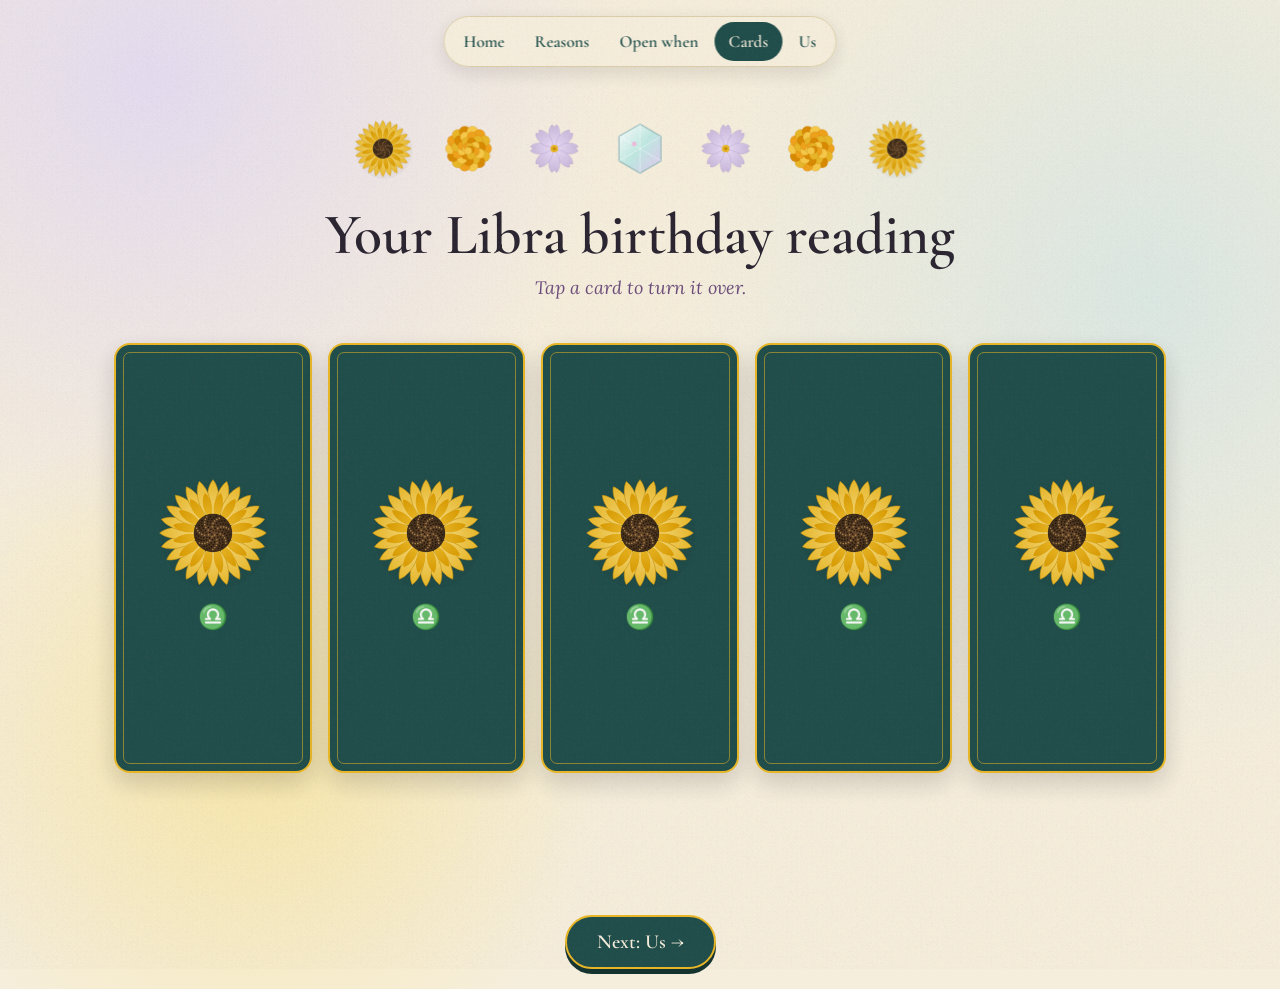
==== cards.html @ 973322c4 "committing 6 files to main" ====
<!DOCTYPE html>
<html lang="en"><head><meta charset="utf-8">
<meta name="viewport" content="width=device-width,initial-scale=1,viewport-fit=cover">
<meta name="robots" content="noindex"><meta name="theme-color" content="#F6EEDC">
<title>Happy 30th, Helsie · Your reading</title><link rel="icon" href="favicon.svg" type="image/svg+xml">
<link href="https://fonts.googleapis.com/css2?family=Caveat:wght@500;700&family=Cormorant+Garamond:ital,wght@0,500;0,600;1,500;1,600&family=Lora:ital@0;1&display=swap" rel="stylesheet">
<link rel="stylesheet" href="style.css"></head><body>
<svg width="0" height="0" style="position:absolute"><defs id="df"></defs></svg>
<nav aria-label="Pages"><a href="index.html">Home</a><a href="reasons.html">Reasons</a><a href="open-when.html">Open when</a><a href="cards.html" class=on>Cards</a><a href="us.html">Us</a></nav>
<section id="cards" class="rv pg"><div id="gar"></div><h2>Your Libra birthday reading</h2><p class="sub">Tap a card to turn it over.</p><div class="deck" id="deck"></div></section><p class="nx"><a class="btn" href="us.html">Next: Us →</a></p>
<div class="bd" id="bd"><div class="card sh" id="sh"></div></div>
<script src="app.js"></script></body></html>
---- style.css ----
:root{--forest:#1F4D4A;--sage:#7FA8A0;--mist:#DCE8E3;--plum:#6B4C7A;--lilac:#C9B8DA;--gold:#E9B726;--honey:#F3D77A;--parch:#F6EEDC;--ink:#2A2430}
*{box-sizing:border-box;margin:0}html{scroll-behavior:smooth}
body{font:18px/1.65 Lora,serif;color:var(--ink);overflow-x:hidden;background:radial-gradient(circle at 12% 8%,#e5dcf0 0,transparent 32%),radial-gradient(circle at 90% 30%,var(--mist) 0,transparent 35%),radial-gradient(circle at 20% 75%,#f8e7a8 0,transparent 28%),var(--parch)}
body:after{content:"";position:fixed;inset:0;pointer-events:none;z-index:60;opacity:.09;background:url("data:image/svg+xml,%3Csvg xmlns='http://www.w3.org/2000/svg' width='200' height='200'%3E%3Cfilter id='n'%3E%3CfeTurbulence baseFrequency='.8' numOctaves='2'/%3E%3C/filter%3E%3Crect width='200' height='200' filter='url(%23n)'/%3E%3C/svg%3E")}
h1,h2,h3{font-family:'Cormorant Garamond',serif;font-weight:600;line-height:1.1}
.hw{font-family:Caveat,cursive;font-weight:500}
nav{position:fixed;z-index:30;left:50%;transform:translateX(-50%);bottom:max(14px,env(safe-area-inset-bottom));display:flex;gap:2px;padding:5px;border-radius:99px;background:#f6eedcf0;backdrop-filter:blur(8px);border:1px solid #dccfa9;box-shadow:0 6px 20px #2a243022}
nav a{color:var(--forest);text-decoration:none;font:600 17px 'Cormorant Garamond',serif;padding:9px 14px;border-radius:99px;white-space:nowrap}
nav a:hover,nav a:focus-visible{background:var(--forest);color:var(--parch);outline:0}
@media(min-width:900px){nav{bottom:auto;top:16px}}
#top{position:relative;min-height:100dvh;max-width:1300px;margin:auto;padding:24px 24px 90px;display:grid;align-items:center;justify-items:center;text-align:center;overflow:hidden}
#art{height:38dvh;width:100%;order:-1;max-width:420px}#art svg{width:100%;height:100%;overflow:visible}
.txt{max-width:560px}
.cap{font:italic 500 18px 'Cormorant Garamond',serif;color:var(--plum);letter-spacing:.04em}
h1{font-size:clamp(2.1rem,6vw,4.6rem);margin:8px 0 2px}
.nm{display:block;font-style:italic;color:var(--plum);font-size:clamp(3rem,12vw,6.5rem);line-height:1}
.ul{width:min(280px,70%);height:16px;display:block;margin:2px auto 14px}.ul path{stroke:var(--gold);stroke-width:4;fill:none;stroke-linecap:round;stroke-dasharray:1;stroke-dashoffset:1;animation:dr 1.2s 1.6s forwards}
@keyframes dr{to{stroke-dashoffset:0}}
.lib{font-size:26px;color:var(--forest)}.lib svg{width:20px;vertical-align:-3px}
.btn{margin-top:26px;font:600 20px 'Cormorant Garamond',serif;background:var(--forest);color:var(--parch);border:2px solid var(--gold);border-radius:99px;padding:13px 30px;cursor:pointer;box-shadow:0 5px 0 #14332f;animation:br 3s 3s infinite}
.btn:hover{transform:translateY(-2px)}@keyframes br{50%{transform:scale(1.04)}}
.by{margin-top:18px;font-size:19px;color:var(--plum)}
@media(min-width:900px){#top{grid-template-columns:1fr 1.25fr;text-align:left;justify-items:start;padding:70px 48px 40px;gap:20px}.txt{justify-self:center}#art{order:2;height:80dvh;max-width:none}.ul{margin-left:0}}
.fu{animation:fu .9s var(--d,0s) both}@keyframes fu{from{opacity:0;transform:translateY(18px)}}
.pop{transform-box:fill-box;transform-origin:center;animation:pp .9s cubic-bezier(.3,1.5,.5,1) var(--d,0s) both}@keyframes pp{from{transform:scale(0) rotate(-40deg)}}
.sw{transform-box:fill-box;transform-origin:50% 100%;animation:sw var(--t,5s) ease-in-out var(--d2,0s) infinite alternate}@keyframes sw{from{transform:rotate(-3deg)}to{transform:rotate(3deg)}}
.ff,.pt{position:absolute;pointer-events:none}.ff{width:7px;height:7px;border-radius:50%;background:var(--gold);box-shadow:0 0 12px 4px #f3d77a;animation:ff var(--t) ease-in-out infinite}
@keyframes ff{0%,100%{transform:translate(0,0);opacity:.2}50%{transform:translate(var(--x),-60px);opacity:1}}
.pt{top:-30px;width:14px;height:14px;border-radius:50% 0;background:var(--c);animation:fl var(--t) linear var(--d) infinite}@keyframes fl{to{transform:translate(60px,110dvh) rotate(500deg)}}
section{max-width:1100px;margin:auto;padding:90px 20px 40px;scroll-margin-top:60px}
h2{font-size:clamp(2.2rem,5vw,3.6rem);text-align:center}.sub{text-align:center;color:var(--plum);margin:6px 0 30px;font-style:italic}
.rv{opacity:0;transform:translateY(20px);transition:.8s}.rv.on{opacity:1;transform:none}
.card{position:relative;background:#fbf5e6;border:1.5px solid var(--gold);border-radius:18px;box-shadow:0 8px 24px #2a243020;outline:1px dashed #6b4c7a55;outline-offset:-8px;padding:26px}
.tp:before{content:"";position:absolute;top:-11px;left:50%;width:90px;height:22px;background:#f3d77abf;transform:translateX(-50%) rotate(-3deg)}
#grid{display:grid;grid-template-columns:repeat(auto-fill,minmax(64px,1fr));gap:8px;max-width:760px;margin:auto}
.fl{position:relative;aspect-ratio:1;border:0;background:none;cursor:pointer;border-radius:50%;transition:.3s}
.fl:hover{transform:scale(1.12) rotate(6deg)}.fl svg{width:100%;height:100%;overflow:visible}
.fl i{position:absolute;right:2px;bottom:2px;font:600 12px Lora;font-style:normal;background:var(--forest);color:var(--parch);border-radius:50%;width:22px;height:22px;display:grid;place-items:center}
.fl.o{box-shadow:0 0 0 3px var(--gold);background:#f3d77a55}.gem svg{filter:drop-shadow(0 0 5px #c9b8da)}
.bar{max-width:420px;height:8px;border-radius:9px;background:#e2d6b6;margin:8px auto 28px;overflow:hidden}.bar b{display:block;height:100%;width:0;background:linear-gradient(90deg,var(--sage),var(--gold));transition:.5s}
.pr{text-align:center;font-size:24px;color:var(--forest)}
#env{display:grid;grid-template-columns:1fr 1fr;gap:22px 16px}@media(min-width:800px){#env{grid-template-columns:repeat(3,1fr);gap:30px}}
.env{position:relative;min-height:170px;border:1px solid #0002;border-radius:6px;padding:62px 12px 14px;background:var(--c);cursor:pointer;font:500 23px/1.15 Caveat;color:var(--ink);transform:rotate(var(--r));transition:.3s;box-shadow:0 6px 16px #2a243024}
.env:hover{transform:rotate(0) translateY(-5px)}.env:before{content:"";position:absolute;left:0;right:0;top:0;height:56px;background:#0000000d;clip-path:polygon(0 0,100% 0,50% 100%)}
.env em{position:absolute;left:50%;top:30px;width:34px;height:34px;margin-left:-17px;border-radius:50%;background:radial-gradient(#f0c94a,#b98a10);display:grid;place-items:center;box-shadow:0 2px 5px #0004}.env em svg{width:20px}
.env.o:after{content:"✓";position:absolute;right:10px;bottom:6px;color:var(--forest)}.env.wd{grid-column:1/-1;min-height:140px;font-size:28px}
.deck{display:flex;gap:16px;overflow-x:auto;scroll-snap-type:x mandatory;padding:10px 4px 20px}.t{flex:0 0 min(76vw,260px);height:430px;perspective:1000px;scroll-snap-align:center;cursor:pointer}
@media(min-width:1000px){.deck{display:grid;grid-template-columns:repeat(5,1fr);overflow:visible}.t:hover{transform:translateY(-8px)}}
.t{transition:.3s}.ti{position:relative;width:100%;height:100%;transition:transform .9s;transform-style:preserve-3d}.t.f .ti{transform:rotateY(180deg)}
.fa,.ba{position:absolute;inset:0;border-radius:16px;backface-visibility:hidden;display:flex;flex-direction:column;align-items:center;justify-content:center;text-align:center;padding:22px;border:2px solid var(--gold);box-shadow:0 10px 24px #2a243030}
.ba{background:var(--forest);color:var(--honey);outline:1px solid #e9b72688;outline-offset:-10px}.ba svg{width:110px}.fa{background:#fbf5e6;transform:rotateY(180deg)}
.fa small{font:italic 500 18px 'Cormorant Garamond';color:var(--plum)}.fa svg{width:96px;margin:10px 0}.fa h3{font-size:28px;color:var(--forest)}.fa p{font-size:16px;font-style:italic;margin-top:8px;line-height:1.5}
.bento{display:grid;gap:22px}@media(min-width:900px){.bento{grid-template-columns:1fr 1fr}.wide{grid-column:1/-1}}
.big{font:600 clamp(3.4rem,10vw,5rem)/1 'Cormorant Garamond';color:var(--plum)}
.st{display:grid;grid-template-columns:1fr 1fr;gap:14px}.st div{background:var(--mist);border-radius:12px;padding:14px;font-size:16px;line-height:1.4;transform:rotate(var(--r))}.st b{display:block;font:600 28px 'Cormorant Garamond';color:var(--forest)}
.tl{display:flex;align-items:flex-start;gap:12px;margin:12px 0}.tl svg{width:34px;flex:none}
.rec{display:flex;gap:20px;align-items:center}.vin{width:110px;height:110px;flex:none;border-radius:50%;background:radial-gradient(circle,var(--gold) 0 18%,#2a2430 19% 100%);box-shadow:0 0 0 4px #14332f;animation:sp 6s linear infinite}@keyframes sp{to{transform:rotate(360deg)}}
.fin{font-size:30px;line-height:1.35;color:var(--forest)}
.bd{position:fixed;inset:0;z-index:70;background:#2a243088;display:none;align-items:flex-end;justify-content:center}.bd.on{display:flex}
.sh{width:100%;max-width:560px;max-height:82dvh;overflow:auto;border-radius:22px 22px 0 0;animation:fu .4s;text-align:center;padding:34px 28px 30px}
@media(min-width:800px){.bd{align-items:center}.sh{border-radius:22px}}
.sh small{display:block;font:500 24px Caveat;color:var(--plum)}.sh p{font:600 clamp(1.5rem,4vw,2rem)/1.3 'Cormorant Garamond'}.sh .hw{font-size:28px;line-height:1.35}
.x{position:absolute;top:8px;right:12px;border:0;background:none;font-size:28px;cursor:pointer;color:var(--forest)}
.bp{position:fixed;z-index:80;width:12px;height:12px;border-radius:50% 0;pointer-events:none}
footer{text-align:center;padding:50px 20px 130px;color:var(--plum)}
button:focus-visible{outline:3px solid var(--plum);outline-offset:3px}
@media(prefers-reduced-motion:reduce){*{animation:none!important;transition:none!important}.ul path{stroke-dashoffset:0}}

body{animation:fu .7s both}nav a.on{background:var(--forest);color:var(--parch)}
.pg{padding-top:110px}#gar{max-width:600px;margin:0 auto 8px}#gar svg{width:100%;overflow:visible}
.nx{text-align:center;margin:56px 0 20px}.nx .btn{display:inline-block;text-decoration:none;animation:none}
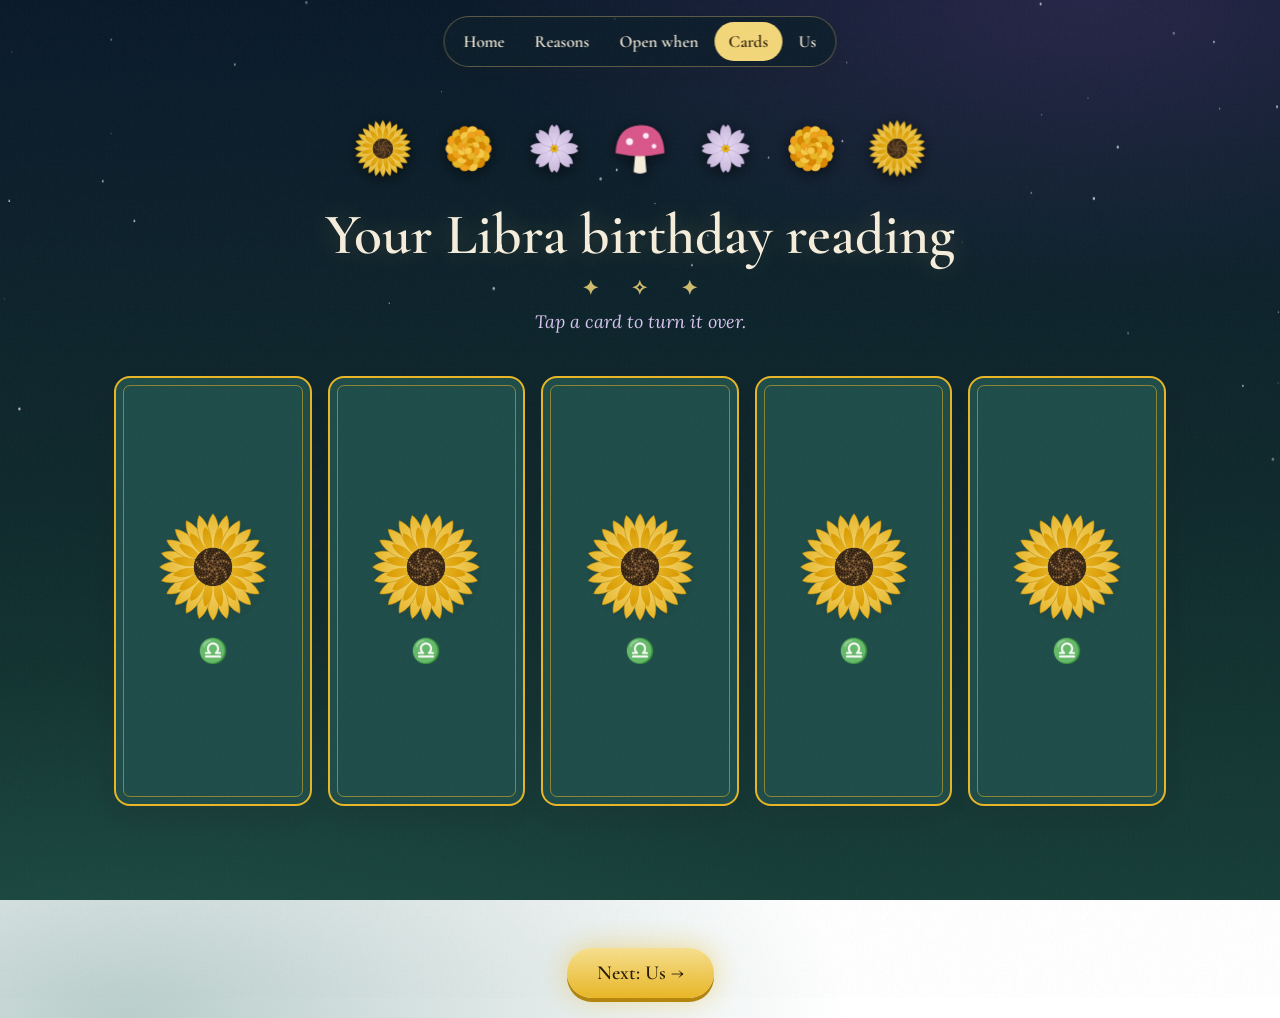
==== commit 48c7e694: "changed files" ====
--- a/cards.html
+++ b/cards.html
@@ -1,9 +1,9 @@
 <!DOCTYPE html>
 <html lang="en"><head><meta charset="utf-8">
 <meta name="viewport" content="width=device-width,initial-scale=1,viewport-fit=cover">
-<meta name="robots" content="noindex"><meta name="theme-color" content="#F6EEDC">
+<meta name="robots" content="noindex"><meta name="theme-color" content="#0b1a2b">
 <title>Happy 30th, Helsie · Your reading</title><link rel="icon" href="favicon.svg" type="image/svg+xml">
-<link href="https://fonts.googleapis.com/css2?family=Caveat:wght@500;700&family=Cormorant+Garamond:ital,wght@0,500;0,600;1,500;1,600&family=Lora:ital@0;1&display=swap" rel="stylesheet">
+<link href="https://fonts.googleapis.com/css2?family=Pinyon+Script&family=Caveat:wght@500;700&family=Cormorant+Garamond:ital,wght@0,500;0,600;1,500;1,600&family=Lora:ital@0;1&display=swap" rel="stylesheet">
 <link rel="stylesheet" href="style.css"></head><body>
 <svg width="0" height="0" style="position:absolute"><defs id="df"></defs></svg>
 <nav aria-label="Pages"><a href="index.html">Home</a><a href="reasons.html">Reasons</a><a href="open-when.html">Open when</a><a href="cards.html" class=on>Cards</a><a href="us.html">Us</a></nav>
--- a/style.css
+++ b/style.css
@@ -69,3 +69,34 @@
 body{animation:fu .7s both}nav a.on{background:var(--forest);color:var(--parch)}
 .pg{padding-top:110px}#gar{max-width:600px;margin:0 auto 8px}#gar svg{width:100%;overflow:visible}
 .nx{text-align:center;margin:56px 0 20px}.nx .btn{display:inline-block;text-decoration:none;animation:none}
+
+/* ===== faerie layer: twilight garden, parchment letters ===== */
+@view-transition{navigation:auto}
+:root{--dew:#bfe9e2;--fae:#d9c6ef}
+body{color:#efe6cf;background:radial-gradient(ellipse 70% 40% at 85% 0,#3a2f5c99,transparent 70%),radial-gradient(ellipse 80% 50% at 10% 100%,#2d6a6355,transparent 70%),linear-gradient(#0b1a2b,#102a2d 55%,#173f38) fixed}
+body:after{opacity:.05}
+#fx{position:fixed;inset:0;width:100%;height:100%;z-index:0;pointer-events:none}
+header,section,footer,.nx{position:relative;z-index:1}
+h1,h2{color:var(--parch);text-shadow:0 0 26px #f3d77a40}
+h2:after{content:"✦ ✧ ✦";display:block;font-size:.34em;letter-spacing:.7em;margin:12px 0 0 .7em;color:var(--honey);opacity:.85}
+.card{color:var(--ink);background:linear-gradient(160deg,#fbf5e6,#f3e8cb);box-shadow:0 0 0 1px #f3d77a40,0 16px 40px #0007,0 0 46px #f3d77a1a}
+.card h3,.fa h3{color:var(--forest)}.fa{color:var(--ink)}
+.cap,.by,.sub,footer{color:var(--fae)}.lib{color:var(--dew)}.pr{color:var(--honey)}
+.nm{font:400 clamp(3.8rem,15vw,7.6rem)/1.3 'Pinyon Script',cursive;padding:.05em .1em;background:linear-gradient(100deg,#f3d77a,#fff6cf 40%,#e9b726 60%,#f3d77a) 0 0/200% 100%;-webkit-background-clip:text;background-clip:text;color:transparent;filter:drop-shadow(0 0 16px #e9b72655);animation:shim 6s linear infinite}
+@keyframes shim{to{background-position:-200% 0}}
+.btn{background:linear-gradient(#f7e08f,#e9b726);color:#2b1d08;border:0;box-shadow:0 0 28px #e9b7267a,0 4px 0 #a87a0b}
+.btn.fu{animation:fu .9s var(--d,0s) both,br 3s 3.4s ease-in-out infinite}
+nav{background:#0f1f2cd9;border-color:#f3d77a55;max-width:calc(100vw - 12px)}
+nav a{color:var(--parch)}nav a:hover,nav a:focus-visible,nav a.on{background:var(--honey);color:#2b1d08}
+@media(max-width:520px){nav a{font-size:15px;padding:8px 9px}}
+#art{position:relative;isolation:isolate}
+#art:before{content:"";position:absolute;inset:-10%;z-index:-1;border-radius:50%;background:radial-gradient(circle,#f3d77a38,#c9b8da22 45%,transparent 70%);animation:hl 7s ease-in-out infinite alternate}
+@keyframes hl{to{transform:scale(1.1);opacity:.65}}
+#art svg{animation:bob 8s ease-in-out infinite alternate}@keyframes bob{to{transform:translateY(-8px)}}
+#gar svg,.fl svg{filter:drop-shadow(0 3px 8px #0009)}
+.bar{background:#ffffff22}
+.env:before{background:#0000001a}
+.bd{background:#050d14b3;backdrop-filter:blur(3px)}
+.sh{animation:fu .4s}
+.sh p{color:var(--forest)}
+@media(hover:none){.fl:hover,.btn:hover,.t:hover{transform:none}.env:hover{transform:rotate(var(--r))}}
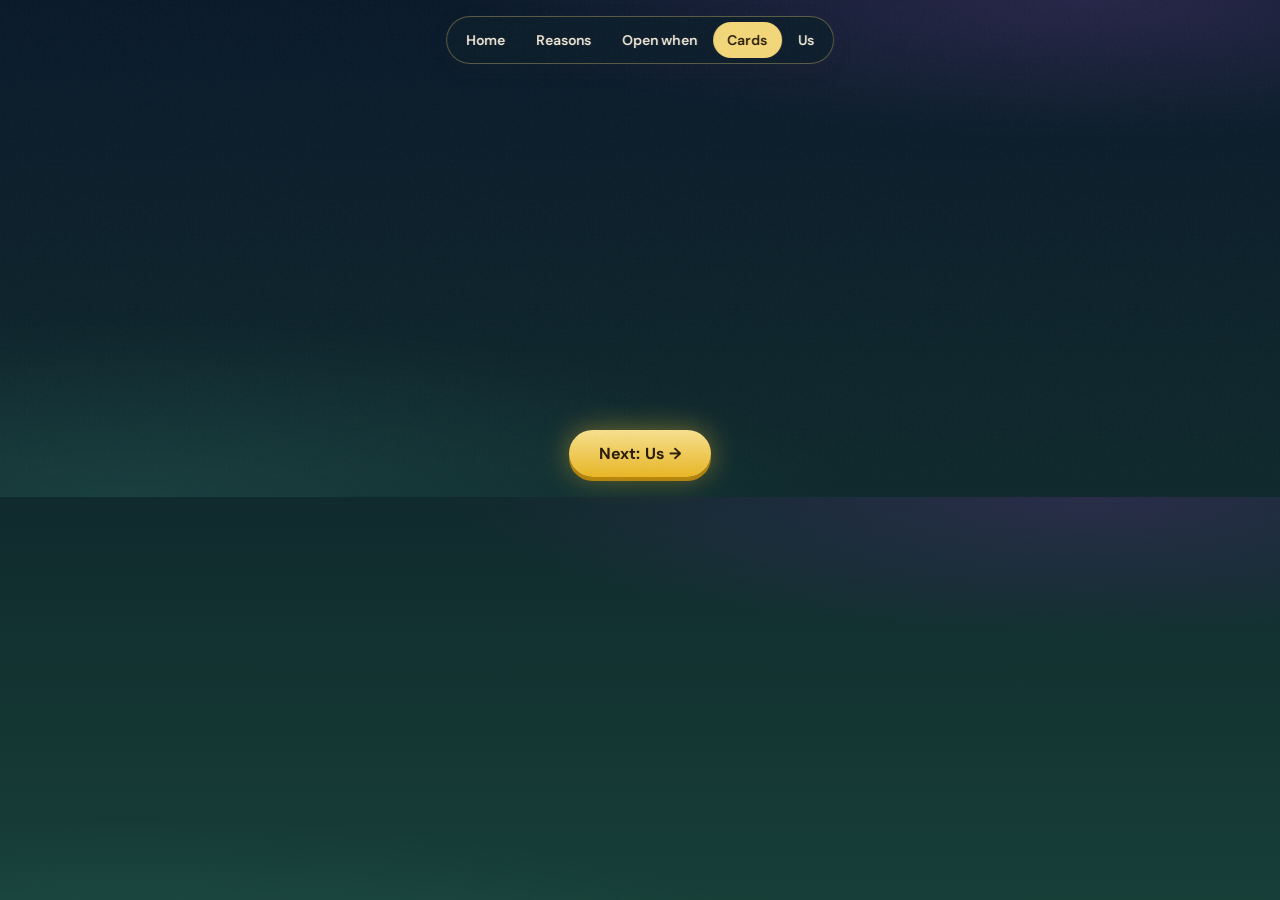
==== commit e873530d: "files" ====
--- a/cards.html
+++ b/cards.html
@@ -1,12 +1,37 @@
 <!DOCTYPE html>
-<html lang="en"><head><meta charset="utf-8">
-<meta name="viewport" content="width=device-width,initial-scale=1,viewport-fit=cover">
-<meta name="robots" content="noindex"><meta name="theme-color" content="#0b1a2b">
-<title>Happy 30th, Helsie · Your reading</title><link rel="icon" href="favicon.svg" type="image/svg+xml">
-<link href="https://fonts.googleapis.com/css2?family=Pinyon+Script&family=Caveat:wght@500;700&family=Cormorant+Garamond:ital,wght@0,500;0,600;1,500;1,600&family=Lora:ital@0;1&display=swap" rel="stylesheet">
-<link rel="stylesheet" href="style.css"></head><body>
-<svg width="0" height="0" style="position:absolute"><defs id="df"></defs></svg>
-<nav aria-label="Pages"><a href="index.html">Home</a><a href="reasons.html">Reasons</a><a href="open-when.html">Open when</a><a href="cards.html" class=on>Cards</a><a href="us.html">Us</a></nav>
-<section id="cards" class="rv pg"><div id="gar"></div><h2>Your Libra birthday reading</h2><p class="sub">Tap a card to turn it over.</p><div class="deck" id="deck"></div></section><p class="nx"><a class="btn" href="us.html">Next: Us →</a></p>
-<div class="bd" id="bd"><div class="card sh" id="sh"></div></div>
-<script src="app.js"></script></body></html>
+<html lang="en">
+
+<head>
+    <meta charset="utf-8">
+    <meta name="viewport" content="width=device-width,initial-scale=1,viewport-fit=cover">
+    <meta name="robots" content="noindex">
+    <meta name="theme-color" content="#0b1a2b">
+    <title>Happy 30th, Helsie · Your reading</title>
+    <link rel="icon" href="favicon.svg" type="image/svg+xml">
+    <link
+        href="https://fonts.googleapis.com/css2?family=Pinyon+Script&family=Caveat:wght@500;700&family=Cormorant+Garamond:ital,wght@0,500;0,600;1,500;1,600&family=Lora:ital@0;1&display=swap"
+        rel="stylesheet">
+    <link rel="stylesheet" href="style.css">
+</head>
+
+<body>
+    <svg width="0" height="0" style="position:absolute">
+        <defs id="df"></defs>
+    </svg>
+    <nav aria-label="Pages"><a href="index.html">Home</a><a href="reasons.html">Reasons</a><a href="open-when.html">Open
+            when</a><a href="cards.html" class=on>Cards</a><a href="us.html">Us</a></nav>
+    <section id="cards" class="rv pg">
+        <div id="gar"></div>
+        <h2>Your Libra birthday reading</h2>
+        <p class="sub">Tap a card to turn it over.</p>
+        <div class="deck" id="deck"></div>
+    </section>
+    <p class="nx"><a class="btn" href="us.html">Next: Us →</a></p>
+    <div class="bd" id="bd">
+        <div class="card sh" id="sh"></div>
+    </div>
+    <script src="data.js"></script>
+    <script src="app.js"></script>
+</body>
+
+</html>
--- a/style.css
+++ b/style.css
@@ -1,3 +1,5 @@
+@import url("https://fonts.googleapis.com/css2?family=Caveat:wght@500;600;700&family=DM+Sans:wght@400;500;600;700&family=Fraunces:opsz,wght@9..144,500;9..144,600;9..144,700&family=Pinyon+Script&display=swap");
+
 :root{--forest:#1F4D4A;--sage:#7FA8A0;--mist:#DCE8E3;--plum:#6B4C7A;--lilac:#C9B8DA;--gold:#E9B726;--honey:#F3D77A;--parch:#F6EEDC;--ink:#2A2430}
 *{box-sizing:border-box;margin:0}html{scroll-behavior:smooth}
 body{font:18px/1.65 Lora,serif;color:var(--ink);overflow-x:hidden;background:radial-gradient(circle at 12% 8%,#e5dcf0 0,transparent 32%),radial-gradient(circle at 90% 30%,var(--mist) 0,transparent 35%),radial-gradient(circle at 20% 75%,#f8e7a8 0,transparent 28%),var(--parch)}
@@ -100,3 +102,183 @@
 .sh{animation:fu .4s}
 .sh p{color:var(--forest)}
 @media(hover:none){.fl:hover,.btn:hover,.t:hover{transform:none}.env:hover{transform:rotate(var(--r))}}
+
+
+/* =========================================================
+   CUTE + WHIMSICAL + READABLE TYPOGRAPHY
+   Final typography overrides
+   ========================================================= */
+
+body {
+    font-family: "DM Sans", sans-serif;
+    font-size: 17px;
+    line-height: 1.65;
+    letter-spacing: -0.01em;
+}
+
+h1,
+h2,
+h3 {
+    font-family: "Fraunces", serif;
+    font-weight: 600;
+    line-height: 1.12;
+    letter-spacing: -0.025em;
+}
+
+h2 {
+    font-weight: 600;
+    letter-spacing: -0.03em;
+}
+
+.sub {
+    font-family: "DM Sans", sans-serif;
+    font-size: 16px;
+    font-style: normal;
+    line-height: 1.6;
+}
+
+nav a {
+    font-family: "DM Sans", sans-serif;
+    font-size: 14px;
+    font-weight: 600;
+    letter-spacing: 0.01em;
+}
+
+.btn {
+    font-family: "DM Sans", sans-serif;
+    font-size: 16px;
+    font-weight: 700;
+    letter-spacing: 0.01em;
+}
+
+.cap {
+    font-family: "Caveat", cursive;
+    font-size: 22px;
+    font-weight: 600;
+    font-style: normal;
+    letter-spacing: 0.01em;
+}
+
+.hw {
+    font-family: "Caveat", cursive;
+    font-weight: 600;
+}
+
+.nm {
+    font-family: "Pinyon Script", cursive;
+    font-weight: 400;
+    letter-spacing: 0;
+}
+
+.card p {
+    font-family: "DM Sans", sans-serif;
+    line-height: 1.65;
+}
+
+.card h3 {
+    font-family: "Fraunces", serif;
+    font-weight: 600;
+    letter-spacing: -0.02em;
+}
+
+.fl i {
+    font-family: "DM Sans", sans-serif;
+    font-size: 11px;
+    font-weight: 700;
+}
+
+.env {
+    font-family: "Caveat", cursive;
+    font-size: 23px;
+    font-weight: 600;
+    line-height: 1.2;
+}
+
+.fa h3 {
+    font-family: "Fraunces", serif;
+    font-weight: 600;
+}
+
+.fa small {
+    font-family: "Caveat", cursive;
+    font-size: 21px;
+    font-weight: 600;
+    font-style: normal;
+}
+
+.fa p {
+    font-family: "DM Sans", sans-serif;
+    font-size: 15px;
+    line-height: 1.6;
+}
+
+.big {
+    font-family: "Fraunces", serif;
+    font-weight: 600;
+    letter-spacing: -0.04em;
+}
+
+.st div {
+    font-family: "DM Sans", sans-serif;
+}
+
+.st b {
+    font-family: "Fraunces", serif;
+    font-weight: 600;
+}
+
+.tl p {
+    font-family: "DM Sans", sans-serif;
+    font-size: 15px;
+    line-height: 1.55;
+}
+
+.fin {
+    font-family: "Caveat", cursive;
+    font-weight: 600;
+    line-height: 1.35;
+}
+
+.sh small {
+    font-family: "Caveat", cursive;
+    font-size: 22px;
+    font-weight: 600;
+}
+
+.sh p {
+    font-family: "Fraunces", serif;
+    font-weight: 600;
+    line-height: 1.35;
+}
+
+footer .hw {
+    font-family: "Caveat", cursive;
+    font-weight: 600;
+}
+
+@media (max-width: 600px) {
+    body {
+        font-size: 16px;
+        line-height: 1.65;
+    }
+
+    h2 {
+        font-size: clamp(2.1rem, 10vw, 3rem);
+    }
+
+    .sub {
+        font-size: 15px;
+    }
+
+    nav a {
+        font-size: 13px;
+    }
+
+    .btn {
+        font-size: 15px;
+    }
+
+    .env {
+        font-size: 21px;
+    }
+}
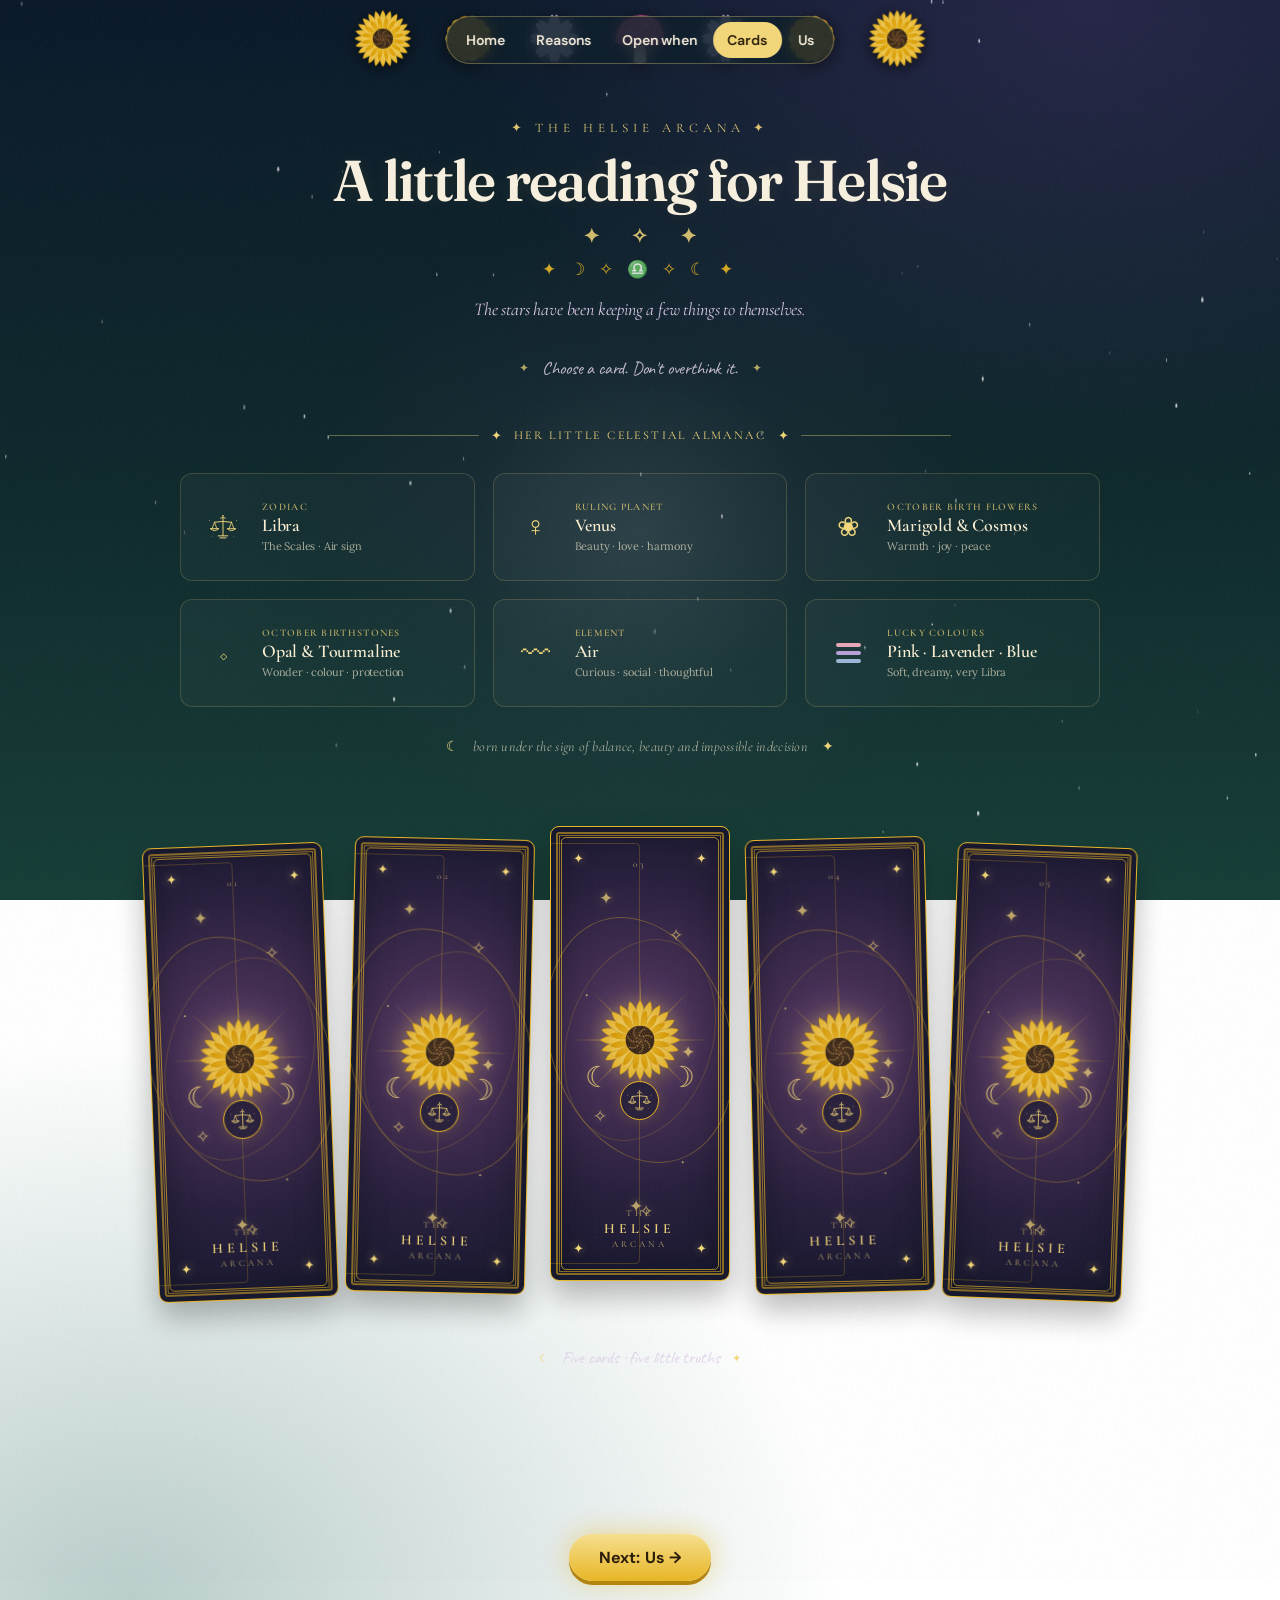
==== commit 7756dd9f: "files changed" ====
--- a/cards.html
+++ b/cards.html
@@ -2,36 +2,497 @@
 <html lang="en">
 
 <head>
+
     <meta charset="utf-8">
-    <meta name="viewport" content="width=device-width,initial-scale=1,viewport-fit=cover">
-    <meta name="robots" content="noindex">
-    <meta name="theme-color" content="#0b1a2b">
-    <title>Happy 30th, Helsie · Your reading</title>
-    <link rel="icon" href="favicon.svg" type="image/svg+xml">
+
+    <meta
+        name="viewport"
+        content="width=device-width,initial-scale=1,viewport-fit=cover">
+
+    <meta
+        name="robots"
+        content="noindex">
+
+    <meta
+        name="theme-color"
+        content="#17182d">
+
+    <title>Happy 30th, Helsie · Your Reading</title>
+
     <link
-        href="https://fonts.googleapis.com/css2?family=Pinyon+Script&family=Caveat:wght@500;700&family=Cormorant+Garamond:ital,wght@0,500;0,600;1,500;1,600&family=Lora:ital@0;1&display=swap"
+        rel="icon"
+        href="favicon.svg"
+        type="image/svg+xml">
+
+    <link
+        href="https://fonts.googleapis.com/css2?family=Pinyon+Script&family=Caveat:wght@500;600;700&family=Cormorant+Garamond:ital,wght@0,500;0,600;1,500;1,600&family=Lora:ital@0;1&display=swap"
         rel="stylesheet">
-    <link rel="stylesheet" href="style.css">
+
+    <link
+        rel="stylesheet"
+        href="style.css">
+
 </head>
 
+
 <body>
-    <svg width="0" height="0" style="position:absolute">
+
+    <!-- =====================================================
+         SVG DEFINITIONS
+         app.js populates #df with the site's illustrations
+         ===================================================== -->
+
+    <svg
+        width="0"
+        height="0"
+        style="position:absolute"
+        aria-hidden="true">
+
         <defs id="df"></defs>
+
     </svg>
-    <nav aria-label="Pages"><a href="index.html">Home</a><a href="reasons.html">Reasons</a><a href="open-when.html">Open
-            when</a><a href="cards.html" class=on>Cards</a><a href="us.html">Us</a></nav>
-    <section id="cards" class="rv pg">
+
+
+    <!-- =====================================================
+         NAVIGATION
+         ===================================================== -->
+
+    <nav aria-label="Pages">
+
+        <a href="index.html">
+            Home
+        </a>
+
+        <a href="reasons.html">
+            Reasons
+        </a>
+
+        <a href="open-when.html">
+            Open when
+        </a>
+
+        <a
+            href="cards.html"
+            class="on">
+            Cards
+        </a>
+
+        <a href="us.html">
+            Us
+        </a>
+
+    </nav>
+
+
+    <!-- =====================================================
+         TAROT READING
+         ===================================================== -->
+
+    <section
+        id="cards"
+        class="rv pg">
+
         <div id="gar"></div>
-        <h2>Your Libra birthday reading</h2>
-        <p class="sub">Tap a card to turn it over.</p>
-        <div class="deck" id="deck"></div>
+
+
+        <!-- =================================================
+             INTRO
+             ================================================= -->
+
+        <div class="tarot-intro">
+
+            <p class="tarot-kicker">
+                ✦ THE HELSIE ARCANA ✦
+            </p>
+
+            <h2>
+                A little reading for Helsie
+            </h2>
+
+            <p class="sub">
+                The stars have been keeping a few things to themselves.
+            </p>
+
+            <div class="tarot-instruction">
+
+                <span class="instruction-star">
+                    ✦
+                </span>
+
+                <span>
+                    Choose a card. Don't overthink it.
+                </span>
+
+                <span class="instruction-star">
+                    ✦
+                </span>
+
+            </div>
+
+        </div>
+
+
+        <!-- =================================================
+             LIBRA / OCTOBER ALMANAC
+             ================================================= -->
+
+        <div class="libra-almanac">
+
+
+            <!-- heading -->
+
+            <div class="almanac-heading">
+
+                <span class="almanac-line"></span>
+
+                <span class="almanac-star">
+                    ✦
+                </span>
+
+                <span class="almanac-label">
+                    HER LITTLE CELESTIAL ALMANAC
+                </span>
+
+                <span class="almanac-star">
+                    ✦
+                </span>
+
+                <span class="almanac-line"></span>
+
+            </div>
+
+
+            <!-- information grid -->
+
+            <div class="almanac-grid">
+
+
+                <!-- =========================================
+                     LIBRA
+                     ========================================= -->
+
+                <div class="almanac-item">
+
+                    <div
+                        class="almanac-icon libra-icon"
+                        aria-hidden="true">
+                    </div>
+
+                    <div class="almanac-text">
+
+                        <small>
+                            ZODIAC
+                        </small>
+
+                        <strong>
+                            Libra
+                        </strong>
+
+                        <p>
+                            The Scales · Air sign
+                        </p>
+
+                    </div>
+
+                </div>
+
+
+                <!-- =========================================
+                     RULING PLANET
+                     ========================================= -->
+
+                <div class="almanac-item">
+
+                    <div
+                        class="almanac-icon planet-icon"
+                        aria-hidden="true">
+
+                        ♀
+
+                    </div>
+
+                    <div class="almanac-text">
+
+                        <small>
+                            RULING PLANET
+                        </small>
+
+                        <strong>
+                            Venus
+                        </strong>
+
+                        <p>
+                            Beauty · love · harmony
+                        </p>
+
+                    </div>
+
+                </div>
+
+
+                <!-- =========================================
+                     BIRTH FLOWERS
+                     ========================================= -->
+
+                <div class="almanac-item">
+
+                    <div
+                        class="almanac-icon flower-icon"
+                        aria-hidden="true">
+
+                        ❀
+
+                    </div>
+
+                    <div class="almanac-text">
+
+                        <small>
+                            OCTOBER BIRTH FLOWERS
+                        </small>
+
+                        <strong>
+                            Marigold &amp; Cosmos
+                        </strong>
+
+                        <p>
+                            Warmth · joy · peace
+                        </p>
+
+                    </div>
+
+                </div>
+
+
+                <!-- =========================================
+                     BIRTHSTONES
+                     ========================================= -->
+
+                <div class="almanac-item">
+
+                    <div
+                        class="almanac-icon gem-icon"
+                        aria-hidden="true">
+
+                        ◇
+
+                    </div>
+
+                    <div class="almanac-text">
+
+                        <small>
+                            OCTOBER BIRTHSTONES
+                        </small>
+
+                        <strong>
+                            Opal &amp; Tourmaline
+                        </strong>
+
+                        <p>
+                            Wonder · colour · protection
+                        </p>
+
+                    </div>
+
+                </div>
+
+
+                <!-- =========================================
+                     ELEMENT
+                     ========================================= -->
+
+                <div class="almanac-item">
+
+                    <div
+                        class="almanac-icon element-icon"
+                        aria-hidden="true">
+
+                        〰
+
+                    </div>
+
+                    <div class="almanac-text">
+
+                        <small>
+                            ELEMENT
+                        </small>
+
+                        <strong>
+                            Air
+                        </strong>
+
+                        <p>
+                            Curious · social · thoughtful
+                        </p>
+
+                    </div>
+
+                </div>
+
+
+                <!-- =========================================
+                     LUCKY COLOURS
+                     ========================================= -->
+
+                <div class="almanac-item">
+
+                    <div
+                        class="almanac-icon colour-icon"
+                        aria-hidden="true">
+
+                        <i></i>
+                        <i></i>
+                        <i></i>
+
+                    </div>
+
+                    <div class="almanac-text">
+
+                        <small>
+                            LUCKY COLOURS
+                        </small>
+
+                        <strong>
+                            Pink · Lavender · Blue
+                        </strong>
+
+                        <p>
+                            Soft, dreamy, very Libra
+                        </p>
+
+                    </div>
+
+                </div>
+
+            </div>
+
+
+            <!-- little handwritten note -->
+
+            <div class="almanac-note">
+
+                <span>
+                    ☾
+                </span>
+
+                <em>
+                    born under the sign of balance,
+                    beauty and impossible indecision
+                </em>
+
+                <span>
+                    ✦
+                </span>
+
+            </div>
+
+        </div>
+
+
+        <!-- =================================================
+             TAROT DECK
+             ================================================= -->
+
+        <div
+            class="deck"
+            id="deck"
+            aria-label="Helsie's birthday tarot reading">
+
+        </div>
+
+
+        <!-- =================================================
+             DECK FOOTER
+             ================================================= -->
+
+        <div class="tarot-footer-note">
+
+            <span>
+                ☾
+            </span>
+
+            <span>
+                Five cards · five little truths
+            </span>
+
+            <span>
+                ✦
+            </span>
+
+        </div>
+
     </section>
-    <p class="nx"><a class="btn" href="us.html">Next: Us →</a></p>
-    <div class="bd" id="bd">
-        <div class="card sh" id="sh"></div>
+
+
+    <!-- =====================================================
+         NEXT PAGE
+         ===================================================== -->
+
+    <p class="nx">
+
+        <a
+            class="btn"
+            href="us.html">
+
+            Next: Us →
+
+        </a>
+
+    </p>
+
+
+    <!-- =====================================================
+         MODAL / SHARED SITE ELEMENT
+         ===================================================== -->
+
+    <div
+        class="bd"
+        id="bd">
+
+        <div
+            class="card sh"
+            id="sh">
+        </div>
+
     </div>
+
+
+    <!-- =====================================================
+         DATA + APP
+         IMPORTANT: data.js MUST LOAD BEFORE app.js
+         ===================================================== -->
+
     <script src="data.js"></script>
+
     <script src="app.js"></script>
+
+
+    <!-- =====================================================
+         LIBRA ALMANAC SVG
+         Uses the same Libra symbol created by app.js
+         ===================================================== -->
+
+    <script>
+
+        document.addEventListener('DOMContentLoaded', () => {
+
+            const libraIcon =
+                document.querySelector('.libra-icon');
+
+            if (
+                libraIcon &&
+                typeof ic === 'function'
+            ) {
+
+                libraIcon.innerHTML =
+                    ic('libra', 31);
+
+            }
+
+        });
+
+    </script>
+
+
 </body>
 
 </html>
--- a/style.css
+++ b/style.css
@@ -1,107 +1,1024 @@
 @import url("https://fonts.googleapis.com/css2?family=Caveat:wght@500;600;700&family=DM+Sans:wght@400;500;600;700&family=Fraunces:opsz,wght@9..144,500;9..144,600;9..144,700&family=Pinyon+Script&display=swap");
 
-:root{--forest:#1F4D4A;--sage:#7FA8A0;--mist:#DCE8E3;--plum:#6B4C7A;--lilac:#C9B8DA;--gold:#E9B726;--honey:#F3D77A;--parch:#F6EEDC;--ink:#2A2430}
-*{box-sizing:border-box;margin:0}html{scroll-behavior:smooth}
-body{font:18px/1.65 Lora,serif;color:var(--ink);overflow-x:hidden;background:radial-gradient(circle at 12% 8%,#e5dcf0 0,transparent 32%),radial-gradient(circle at 90% 30%,var(--mist) 0,transparent 35%),radial-gradient(circle at 20% 75%,#f8e7a8 0,transparent 28%),var(--parch)}
-body:after{content:"";position:fixed;inset:0;pointer-events:none;z-index:60;opacity:.09;background:url("data:image/svg+xml,%3Csvg xmlns='http://www.w3.org/2000/svg' width='200' height='200'%3E%3Cfilter id='n'%3E%3CfeTurbulence baseFrequency='.8' numOctaves='2'/%3E%3C/filter%3E%3Crect width='200' height='200' filter='url(%23n)'/%3E%3C/svg%3E")}
-h1,h2,h3{font-family:'Cormorant Garamond',serif;font-weight:600;line-height:1.1}
-.hw{font-family:Caveat,cursive;font-weight:500}
-nav{position:fixed;z-index:30;left:50%;transform:translateX(-50%);bottom:max(14px,env(safe-area-inset-bottom));display:flex;gap:2px;padding:5px;border-radius:99px;background:#f6eedcf0;backdrop-filter:blur(8px);border:1px solid #dccfa9;box-shadow:0 6px 20px #2a243022}
-nav a{color:var(--forest);text-decoration:none;font:600 17px 'Cormorant Garamond',serif;padding:9px 14px;border-radius:99px;white-space:nowrap}
-nav a:hover,nav a:focus-visible{background:var(--forest);color:var(--parch);outline:0}
-@media(min-width:900px){nav{bottom:auto;top:16px}}
-#top{position:relative;min-height:100dvh;max-width:1300px;margin:auto;padding:24px 24px 90px;display:grid;align-items:center;justify-items:center;text-align:center;overflow:hidden}
-#art{height:38dvh;width:100%;order:-1;max-width:420px}#art svg{width:100%;height:100%;overflow:visible}
-.txt{max-width:560px}
-.cap{font:italic 500 18px 'Cormorant Garamond',serif;color:var(--plum);letter-spacing:.04em}
-h1{font-size:clamp(2.1rem,6vw,4.6rem);margin:8px 0 2px}
-.nm{display:block;font-style:italic;color:var(--plum);font-size:clamp(3rem,12vw,6.5rem);line-height:1}
-.ul{width:min(280px,70%);height:16px;display:block;margin:2px auto 14px}.ul path{stroke:var(--gold);stroke-width:4;fill:none;stroke-linecap:round;stroke-dasharray:1;stroke-dashoffset:1;animation:dr 1.2s 1.6s forwards}
-@keyframes dr{to{stroke-dashoffset:0}}
-.lib{font-size:26px;color:var(--forest)}.lib svg{width:20px;vertical-align:-3px}
-.btn{margin-top:26px;font:600 20px 'Cormorant Garamond',serif;background:var(--forest);color:var(--parch);border:2px solid var(--gold);border-radius:99px;padding:13px 30px;cursor:pointer;box-shadow:0 5px 0 #14332f;animation:br 3s 3s infinite}
-.btn:hover{transform:translateY(-2px)}@keyframes br{50%{transform:scale(1.04)}}
-.by{margin-top:18px;font-size:19px;color:var(--plum)}
-@media(min-width:900px){#top{grid-template-columns:1fr 1.25fr;text-align:left;justify-items:start;padding:70px 48px 40px;gap:20px}.txt{justify-self:center}#art{order:2;height:80dvh;max-width:none}.ul{margin-left:0}}
-.fu{animation:fu .9s var(--d,0s) both}@keyframes fu{from{opacity:0;transform:translateY(18px)}}
-.pop{transform-box:fill-box;transform-origin:center;animation:pp .9s cubic-bezier(.3,1.5,.5,1) var(--d,0s) both}@keyframes pp{from{transform:scale(0) rotate(-40deg)}}
-.sw{transform-box:fill-box;transform-origin:50% 100%;animation:sw var(--t,5s) ease-in-out var(--d2,0s) infinite alternate}@keyframes sw{from{transform:rotate(-3deg)}to{transform:rotate(3deg)}}
-.ff,.pt{position:absolute;pointer-events:none}.ff{width:7px;height:7px;border-radius:50%;background:var(--gold);box-shadow:0 0 12px 4px #f3d77a;animation:ff var(--t) ease-in-out infinite}
-@keyframes ff{0%,100%{transform:translate(0,0);opacity:.2}50%{transform:translate(var(--x),-60px);opacity:1}}
-.pt{top:-30px;width:14px;height:14px;border-radius:50% 0;background:var(--c);animation:fl var(--t) linear var(--d) infinite}@keyframes fl{to{transform:translate(60px,110dvh) rotate(500deg)}}
-section{max-width:1100px;margin:auto;padding:90px 20px 40px;scroll-margin-top:60px}
-h2{font-size:clamp(2.2rem,5vw,3.6rem);text-align:center}.sub{text-align:center;color:var(--plum);margin:6px 0 30px;font-style:italic}
-.rv{opacity:0;transform:translateY(20px);transition:.8s}.rv.on{opacity:1;transform:none}
-.card{position:relative;background:#fbf5e6;border:1.5px solid var(--gold);border-radius:18px;box-shadow:0 8px 24px #2a243020;outline:1px dashed #6b4c7a55;outline-offset:-8px;padding:26px}
-.tp:before{content:"";position:absolute;top:-11px;left:50%;width:90px;height:22px;background:#f3d77abf;transform:translateX(-50%) rotate(-3deg)}
-#grid{display:grid;grid-template-columns:repeat(auto-fill,minmax(64px,1fr));gap:8px;max-width:760px;margin:auto}
-.fl{position:relative;aspect-ratio:1;border:0;background:none;cursor:pointer;border-radius:50%;transition:.3s}
-.fl:hover{transform:scale(1.12) rotate(6deg)}.fl svg{width:100%;height:100%;overflow:visible}
-.fl i{position:absolute;right:2px;bottom:2px;font:600 12px Lora;font-style:normal;background:var(--forest);color:var(--parch);border-radius:50%;width:22px;height:22px;display:grid;place-items:center}
-.fl.o{box-shadow:0 0 0 3px var(--gold);background:#f3d77a55}.gem svg{filter:drop-shadow(0 0 5px #c9b8da)}
-.bar{max-width:420px;height:8px;border-radius:9px;background:#e2d6b6;margin:8px auto 28px;overflow:hidden}.bar b{display:block;height:100%;width:0;background:linear-gradient(90deg,var(--sage),var(--gold));transition:.5s}
-.pr{text-align:center;font-size:24px;color:var(--forest)}
-#env{display:grid;grid-template-columns:1fr 1fr;gap:22px 16px}@media(min-width:800px){#env{grid-template-columns:repeat(3,1fr);gap:30px}}
-.env{position:relative;min-height:170px;border:1px solid #0002;border-radius:6px;padding:62px 12px 14px;background:var(--c);cursor:pointer;font:500 23px/1.15 Caveat;color:var(--ink);transform:rotate(var(--r));transition:.3s;box-shadow:0 6px 16px #2a243024}
-.env:hover{transform:rotate(0) translateY(-5px)}.env:before{content:"";position:absolute;left:0;right:0;top:0;height:56px;background:#0000000d;clip-path:polygon(0 0,100% 0,50% 100%)}
-.env em{position:absolute;left:50%;top:30px;width:34px;height:34px;margin-left:-17px;border-radius:50%;background:radial-gradient(#f0c94a,#b98a10);display:grid;place-items:center;box-shadow:0 2px 5px #0004}.env em svg{width:20px}
-.env.o:after{content:"✓";position:absolute;right:10px;bottom:6px;color:var(--forest)}.env.wd{grid-column:1/-1;min-height:140px;font-size:28px}
-.deck{display:flex;gap:16px;overflow-x:auto;scroll-snap-type:x mandatory;padding:10px 4px 20px}.t{flex:0 0 min(76vw,260px);height:430px;perspective:1000px;scroll-snap-align:center;cursor:pointer}
-@media(min-width:1000px){.deck{display:grid;grid-template-columns:repeat(5,1fr);overflow:visible}.t:hover{transform:translateY(-8px)}}
-.t{transition:.3s}.ti{position:relative;width:100%;height:100%;transition:transform .9s;transform-style:preserve-3d}.t.f .ti{transform:rotateY(180deg)}
-.fa,.ba{position:absolute;inset:0;border-radius:16px;backface-visibility:hidden;display:flex;flex-direction:column;align-items:center;justify-content:center;text-align:center;padding:22px;border:2px solid var(--gold);box-shadow:0 10px 24px #2a243030}
-.ba{background:var(--forest);color:var(--honey);outline:1px solid #e9b72688;outline-offset:-10px}.ba svg{width:110px}.fa{background:#fbf5e6;transform:rotateY(180deg)}
-.fa small{font:italic 500 18px 'Cormorant Garamond';color:var(--plum)}.fa svg{width:96px;margin:10px 0}.fa h3{font-size:28px;color:var(--forest)}.fa p{font-size:16px;font-style:italic;margin-top:8px;line-height:1.5}
-.bento{display:grid;gap:22px}@media(min-width:900px){.bento{grid-template-columns:1fr 1fr}.wide{grid-column:1/-1}}
-.big{font:600 clamp(3.4rem,10vw,5rem)/1 'Cormorant Garamond';color:var(--plum)}
-.st{display:grid;grid-template-columns:1fr 1fr;gap:14px}.st div{background:var(--mist);border-radius:12px;padding:14px;font-size:16px;line-height:1.4;transform:rotate(var(--r))}.st b{display:block;font:600 28px 'Cormorant Garamond';color:var(--forest)}
-.tl{display:flex;align-items:flex-start;gap:12px;margin:12px 0}.tl svg{width:34px;flex:none}
-.rec{display:flex;gap:20px;align-items:center}.vin{width:110px;height:110px;flex:none;border-radius:50%;background:radial-gradient(circle,var(--gold) 0 18%,#2a2430 19% 100%);box-shadow:0 0 0 4px #14332f;animation:sp 6s linear infinite}@keyframes sp{to{transform:rotate(360deg)}}
-.fin{font-size:30px;line-height:1.35;color:var(--forest)}
-.bd{position:fixed;inset:0;z-index:70;background:#2a243088;display:none;align-items:flex-end;justify-content:center}.bd.on{display:flex}
-.sh{width:100%;max-width:560px;max-height:82dvh;overflow:auto;border-radius:22px 22px 0 0;animation:fu .4s;text-align:center;padding:34px 28px 30px}
-@media(min-width:800px){.bd{align-items:center}.sh{border-radius:22px}}
-.sh small{display:block;font:500 24px Caveat;color:var(--plum)}.sh p{font:600 clamp(1.5rem,4vw,2rem)/1.3 'Cormorant Garamond'}.sh .hw{font-size:28px;line-height:1.35}
-.x{position:absolute;top:8px;right:12px;border:0;background:none;font-size:28px;cursor:pointer;color:var(--forest)}
-.bp{position:fixed;z-index:80;width:12px;height:12px;border-radius:50% 0;pointer-events:none}
-footer{text-align:center;padding:50px 20px 130px;color:var(--plum)}
-button:focus-visible{outline:3px solid var(--plum);outline-offset:3px}
-@media(prefers-reduced-motion:reduce){*{animation:none!important;transition:none!important}.ul path{stroke-dashoffset:0}}
-
-body{animation:fu .7s both}nav a.on{background:var(--forest);color:var(--parch)}
-.pg{padding-top:110px}#gar{max-width:600px;margin:0 auto 8px}#gar svg{width:100%;overflow:visible}
-.nx{text-align:center;margin:56px 0 20px}.nx .btn{display:inline-block;text-decoration:none;animation:none}
+:root {
+    --forest: #1F4D4A;
+    --sage: #7FA8A0;
+    --mist: #DCE8E3;
+    --plum: #6B4C7A;
+    --lilac: #C9B8DA;
+    --gold: #E9B726;
+    --honey: #F3D77A;
+    --parch: #F6EEDC;
+    --ink: #2A2430
+}
+
+* {
+    box-sizing: border-box;
+    margin: 0
+}
+
+html {
+    scroll-behavior: smooth
+}
+
+body {
+    font: 18px/1.65 Lora, serif;
+    color: var(--ink);
+    overflow-x: hidden;
+    background: radial-gradient(circle at 12% 8%, #e5dcf0 0, transparent 32%), radial-gradient(circle at 90% 30%, var(--mist) 0, transparent 35%), radial-gradient(circle at 20% 75%, #f8e7a8 0, transparent 28%), var(--parch)
+}
+
+body:after {
+    content: "";
+    position: fixed;
+    inset: 0;
+    pointer-events: none;
+    z-index: 60;
+    opacity: .09;
+    background: url("data:image/svg+xml,%3Csvg xmlns='http://www.w3.org/2000/svg' width='200' height='200'%3E%3Cfilter id='n'%3E%3CfeTurbulence baseFrequency='.8' numOctaves='2'/%3E%3C/filter%3E%3Crect width='200' height='200' filter='url(%23n)'/%3E%3C/svg%3E")
+}
+
+h1,
+h2,
+h3 {
+    font-family: 'Cormorant Garamond', serif;
+    font-weight: 600;
+    line-height: 1.1
+}
+
+.hw {
+    font-family: Caveat, cursive;
+    font-weight: 500
+}
+
+nav {
+    position: fixed;
+    z-index: 30;
+    left: 50%;
+    transform: translateX(-50%);
+    bottom: max(14px, env(safe-area-inset-bottom));
+    display: flex;
+    gap: 2px;
+    padding: 5px;
+    border-radius: 99px;
+    background: #f6eedcf0;
+    backdrop-filter: blur(8px);
+    border: 1px solid #dccfa9;
+    box-shadow: 0 6px 20px #2a243022
+}
+
+nav a {
+    color: var(--forest);
+    text-decoration: none;
+    font: 600 17px 'Cormorant Garamond', serif;
+    padding: 9px 14px;
+    border-radius: 99px;
+    white-space: nowrap
+}
+
+nav a:hover,
+nav a:focus-visible {
+    background: var(--forest);
+    color: var(--parch);
+    outline: 0
+}
+
+@media(min-width:900px) {
+    nav {
+        bottom: auto;
+        top: 16px
+    }
+}
+
+#top {
+    position: relative;
+    min-height: 100dvh;
+    max-width: 1300px;
+    margin: auto;
+    padding: 24px 24px 90px;
+    display: grid;
+    align-items: center;
+    justify-items: center;
+    text-align: center;
+    overflow: hidden
+}
+
+#art {
+    height: 38dvh;
+    width: 100%;
+    order: -1;
+    max-width: 420px
+}
+
+#art svg {
+    width: 100%;
+    height: 100%;
+    overflow: visible
+}
+
+.txt {
+    max-width: 560px
+}
+
+.cap {
+    font: italic 500 18px 'Cormorant Garamond', serif;
+    color: var(--plum);
+    letter-spacing: .04em
+}
+
+h1 {
+    font-size: clamp(2.1rem, 6vw, 4.6rem);
+    margin: 8px 0 2px
+}
+
+.nm {
+    display: block;
+    font-style: italic;
+    color: var(--plum);
+    font-size: clamp(3rem, 12vw, 6.5rem);
+    line-height: 1
+}
+
+.ul {
+    width: min(280px, 70%);
+    height: 16px;
+    display: block;
+    margin: 2px auto 14px
+}
+
+.ul path {
+    stroke: var(--gold);
+    stroke-width: 4;
+    fill: none;
+    stroke-linecap: round;
+    stroke-dasharray: 1;
+    stroke-dashoffset: 1;
+    animation: dr 1.2s 1.6s forwards
+}
+
+@keyframes dr {
+    to {
+        stroke-dashoffset: 0
+    }
+}
+
+.lib {
+    font-size: 26px;
+    color: var(--forest)
+}
+
+.lib svg {
+    width: 20px;
+    vertical-align: -3px
+}
+
+.btn {
+    margin-top: 26px;
+    font: 600 20px 'Cormorant Garamond', serif;
+    background: var(--forest);
+    color: var(--parch);
+    border: 2px solid var(--gold);
+    border-radius: 99px;
+    padding: 13px 30px;
+    cursor: pointer;
+    box-shadow: 0 5px 0 #14332f;
+    animation: br 3s 3s infinite
+}
+
+.btn:hover {
+    transform: translateY(-2px)
+}
+
+@keyframes br {
+    50% {
+        transform: scale(1.04)
+    }
+}
+
+.by {
+    margin-top: 18px;
+    font-size: 19px;
+    color: var(--plum)
+}
+
+@media(min-width:900px) {
+    #top {
+        grid-template-columns: 1fr 1.25fr;
+        text-align: left;
+        justify-items: start;
+        padding: 70px 48px 40px;
+        gap: 20px
+    }
+
+    .txt {
+        justify-self: center
+    }
+
+    #art {
+        order: 2;
+        height: 80dvh;
+        max-width: none
+    }
+
+    .ul {
+        margin-left: 0
+    }
+}
+
+.fu {
+    animation: fu .9s var(--d, 0s) both
+}
+
+@keyframes fu {
+    from {
+        opacity: 0;
+        transform: translateY(18px)
+    }
+}
+
+.pop {
+    transform-box: fill-box;
+    transform-origin: center;
+    animation: pp .9s cubic-bezier(.3, 1.5, .5, 1) var(--d, 0s) both
+}
+
+@keyframes pp {
+    from {
+        transform: scale(0) rotate(-40deg)
+    }
+}
+
+.sw {
+    transform-box: fill-box;
+    transform-origin: 50% 100%;
+    animation: sw var(--t, 5s) ease-in-out var(--d2, 0s) infinite alternate
+}
+
+@keyframes sw {
+    from {
+        transform: rotate(-3deg)
+    }
+
+    to {
+        transform: rotate(3deg)
+    }
+}
+
+.ff,
+.pt {
+    position: absolute;
+    pointer-events: none
+}
+
+.ff {
+    width: 7px;
+    height: 7px;
+    border-radius: 50%;
+    background: var(--gold);
+    box-shadow: 0 0 12px 4px #f3d77a;
+    animation: ff var(--t) ease-in-out infinite
+}
+
+@keyframes ff {
+
+    0%,
+    100% {
+        transform: translate(0, 0);
+        opacity: .2
+    }
+
+    50% {
+        transform: translate(var(--x), -60px);
+        opacity: 1
+    }
+}
+
+.pt {
+    top: -30px;
+    width: 14px;
+    height: 14px;
+    border-radius: 50% 0;
+    background: var(--c);
+    animation: fl var(--t) linear var(--d) infinite
+}
+
+@keyframes fl {
+    to {
+        transform: translate(60px, 110dvh) rotate(500deg)
+    }
+}
+
+section {
+    max-width: 1100px;
+    margin: auto;
+    padding: 90px 20px 40px;
+    scroll-margin-top: 60px
+}
+
+h2 {
+    font-size: clamp(2.2rem, 5vw, 3.6rem);
+    text-align: center
+}
+
+.sub {
+    text-align: center;
+    color: var(--plum);
+    margin: 6px 0 30px;
+    font-style: italic
+}
+
+.rv {
+    opacity: 0;
+    transform: translateY(20px);
+    transition: .8s
+}
+
+.rv.on {
+    opacity: 1;
+    transform: none
+}
+
+.card {
+    position: relative;
+    background: #fbf5e6;
+    border: 1.5px solid var(--gold);
+    border-radius: 18px;
+    box-shadow: 0 8px 24px #2a243020;
+    outline: 1px dashed #6b4c7a55;
+    outline-offset: -8px;
+    padding: 26px
+}
+
+.tp:before {
+    content: "";
+    position: absolute;
+    top: -11px;
+    left: 50%;
+    width: 90px;
+    height: 22px;
+    background: #f3d77abf;
+    transform: translateX(-50%) rotate(-3deg)
+}
+
+#grid {
+    display: grid;
+    grid-template-columns: repeat(auto-fill, minmax(64px, 1fr));
+    gap: 8px;
+    max-width: 760px;
+    margin: auto
+}
+
+.fl {
+    position: relative;
+    aspect-ratio: 1;
+    border: 0;
+    background: none;
+    cursor: pointer;
+    border-radius: 50%;
+    transition: .3s
+}
+
+.fl:hover {
+    transform: scale(1.12) rotate(6deg)
+}
+
+.fl svg {
+    width: 100%;
+    height: 100%;
+    overflow: visible
+}
+
+.fl i {
+    position: absolute;
+    right: 2px;
+    bottom: 2px;
+    font: 600 12px Lora;
+    font-style: normal;
+    background: var(--forest);
+    color: var(--parch);
+    border-radius: 50%;
+    width: 22px;
+    height: 22px;
+    display: grid;
+    place-items: center
+}
+
+.fl.o {
+    box-shadow: 0 0 0 3px var(--gold);
+    background: #f3d77a55
+}
+
+.gem svg {
+    filter: drop-shadow(0 0 5px #c9b8da)
+}
+
+.bar {
+    max-width: 420px;
+    height: 8px;
+    border-radius: 9px;
+    background: #e2d6b6;
+    margin: 8px auto 28px;
+    overflow: hidden
+}
+
+.bar b {
+    display: block;
+    height: 100%;
+    width: 0;
+    background: linear-gradient(90deg, var(--sage), var(--gold));
+    transition: .5s
+}
+
+.pr {
+    text-align: center;
+    font-size: 24px;
+    color: var(--forest)
+}
+
+#env {
+    display: grid;
+    grid-template-columns: 1fr 1fr;
+    gap: 22px 16px
+}
+
+@media(min-width:800px) {
+    #env {
+        grid-template-columns: repeat(3, 1fr);
+        gap: 30px
+    }
+}
+
+.env {
+    position: relative;
+    min-height: 170px;
+    border: 1px solid #0002;
+    border-radius: 6px;
+    padding: 62px 12px 14px;
+    background: var(--c);
+    cursor: pointer;
+    font: 500 23px/1.15 Caveat;
+    color: var(--ink);
+    transform: rotate(var(--r));
+    transition: .3s;
+    box-shadow: 0 6px 16px #2a243024
+}
+
+.env:hover {
+    transform: rotate(0) translateY(-5px)
+}
+
+.env:before {
+    content: "";
+    position: absolute;
+    left: 0;
+    right: 0;
+    top: 0;
+    height: 56px;
+    background: #0000000d;
+    clip-path: polygon(0 0, 100% 0, 50% 100%)
+}
+
+.env em {
+    position: absolute;
+    left: 50%;
+    top: 30px;
+    width: 34px;
+    height: 34px;
+    margin-left: -17px;
+    border-radius: 50%;
+    background: radial-gradient(#f0c94a, #b98a10);
+    display: grid;
+    place-items: center;
+    box-shadow: 0 2px 5px #0004
+}
+
+.env em svg {
+    width: 20px
+}
+
+.env.o:after {
+    content: "✓";
+    position: absolute;
+    right: 10px;
+    bottom: 6px;
+    color: var(--forest)
+}
+
+.env.wd {
+    grid-column: 1/-1;
+    min-height: 140px;
+    font-size: 28px
+}
+
+.deck {
+    display: flex;
+    gap: 16px;
+    overflow-x: auto;
+    scroll-snap-type: x mandatory;
+    padding: 10px 4px 20px
+}
+
+.t {
+    flex: 0 0 min(76vw, 260px);
+    height: 430px;
+    perspective: 1000px;
+    scroll-snap-align: center;
+    cursor: pointer
+}
+
+@media(min-width:1000px) {
+    .deck {
+        display: grid;
+        grid-template-columns: repeat(5, 1fr);
+        overflow: visible
+    }
+
+    .t:hover {
+        transform: translateY(-8px)
+    }
+}
+
+.t {
+    transition: .3s
+}
+
+.ti {
+    position: relative;
+    width: 100%;
+    height: 100%;
+    transition: transform .9s;
+    transform-style: preserve-3d
+}
+
+.t.f .ti {
+    transform: rotateY(180deg)
+}
+
+.fa,
+.ba {
+    position: absolute;
+    inset: 0;
+    border-radius: 16px;
+    backface-visibility: hidden;
+    display: flex;
+    flex-direction: column;
+    align-items: center;
+    justify-content: center;
+    text-align: center;
+    padding: 22px;
+    border: 2px solid var(--gold);
+    box-shadow: 0 10px 24px #2a243030
+}
+
+.ba {
+    background: var(--forest);
+    color: var(--honey);
+    outline: 1px solid #e9b72688;
+    outline-offset: -10px
+}
+
+.ba svg {
+    width: 110px
+}
+
+.fa {
+    background: #fbf5e6;
+    transform: rotateY(180deg)
+}
+
+.fa small {
+    font: italic 500 18px 'Cormorant Garamond';
+    color: var(--plum)
+}
+
+.fa svg {
+    width: 96px;
+    margin: 10px 0
+}
+
+.fa h3 {
+    font-size: 28px;
+    color: var(--forest)
+}
+
+.fa p {
+    font-size: 16px;
+    font-style: italic;
+    margin-top: 8px;
+    line-height: 1.5
+}
+
+.bento {
+    display: grid;
+    gap: 22px
+}
+
+@media(min-width:900px) {
+    .bento {
+        grid-template-columns: 1fr 1fr
+    }
+
+    .wide {
+        grid-column: 1/-1
+    }
+}
+
+.big {
+    font: 600 clamp(3.4rem, 10vw, 5rem)/1 'Cormorant Garamond';
+    color: var(--plum)
+}
+
+.st {
+    display: grid;
+    grid-template-columns: 1fr 1fr;
+    gap: 14px
+}
+
+.st div {
+    background: var(--mist);
+    border-radius: 12px;
+    padding: 14px;
+    font-size: 16px;
+    line-height: 1.4;
+    transform: rotate(var(--r))
+}
+
+.st b {
+    display: block;
+    font: 600 28px 'Cormorant Garamond';
+    color: var(--forest)
+}
+
+.tl {
+    display: flex;
+    align-items: flex-start;
+    gap: 12px;
+    margin: 12px 0
+}
+
+.tl svg {
+    width: 34px;
+    flex: none
+}
+
+.rec {
+    display: flex;
+    gap: 20px;
+    align-items: center
+}
+
+.vin {
+    width: 110px;
+    height: 110px;
+    flex: none;
+    border-radius: 50%;
+    background: radial-gradient(circle, var(--gold) 0 18%, #2a2430 19% 100%);
+    box-shadow: 0 0 0 4px #14332f;
+    animation: sp 6s linear infinite
+}
+
+@keyframes sp {
+    to {
+        transform: rotate(360deg)
+    }
+}
+
+.fin {
+    font-size: 20px;
+    line-height: 1.35;
+    color: var(--forest)
+}
+
+.bd {
+    position: fixed;
+    inset: 0;
+    z-index: 70;
+    background: #2a243088;
+    display: none;
+    align-items: flex-end;
+    justify-content: center
+}
+
+.bd.on {
+    display: flex
+}
+
+.sh {
+    width: 100%;
+    max-width: 560px;
+    max-height: 82dvh;
+    overflow: auto;
+    border-radius: 22px 22px 0 0;
+    animation: fu .4s;
+    text-align: center;
+    padding: 34px 28px 30px
+}
+
+@media(min-width:800px) {
+    .bd {
+        align-items: center
+    }
+
+    .sh {
+        border-radius: 22px
+    }
+}
+
+.sh small {
+    display: block;
+    font: 500 24px Caveat;
+    color: var(--plum)
+}
+
+.sh p {
+    font: 600 clamp(1.5rem, 4vw, 2rem)/1.3 'Cormorant Garamond'
+}
+
+.sh .hw {
+    font-size: 28px;
+    line-height: 1.35
+}
+
+.x {
+    position: absolute;
+    top: 8px;
+    right: 12px;
+    border: 0;
+    background: none;
+    font-size: 28px;
+    cursor: pointer;
+    color: var(--forest)
+}
+
+.bp {
+    position: fixed;
+    z-index: 80;
+    width: 12px;
+    height: 12px;
+    border-radius: 50% 0;
+    pointer-events: none
+}
+
+footer {
+    text-align: center;
+    padding: 50px 20px 130px;
+    color: var(--plum)
+}
+
+button:focus-visible {
+    outline: 3px solid var(--plum);
+    outline-offset: 3px
+}
+
+@media(prefers-reduced-motion:reduce) {
+    * {
+        animation: none !important;
+        transition: none !important
+    }
+
+    .ul path {
+        stroke-dashoffset: 0
+    }
+}
+
+body {
+    animation: fu .7s both
+}
+
+nav a.on {
+    background: var(--forest);
+    color: var(--parch)
+}
+
+.pg {
+    padding-top: 110px
+}
+
+#gar {
+    max-width: 600px;
+    margin: 0 auto 8px
+}
+
+#gar svg {
+    width: 100%;
+    overflow: visible
+}
+
+.nx {
+    text-align: center;
+    margin: 56px 0 20px
+}
+
+.nx .btn {
+    display: inline-block;
+    text-decoration: none;
+    animation: none
+}
 
 /* ===== faerie layer: twilight garden, parchment letters ===== */
-@view-transition{navigation:auto}
-:root{--dew:#bfe9e2;--fae:#d9c6ef}
-body{color:#efe6cf;background:radial-gradient(ellipse 70% 40% at 85% 0,#3a2f5c99,transparent 70%),radial-gradient(ellipse 80% 50% at 10% 100%,#2d6a6355,transparent 70%),linear-gradient(#0b1a2b,#102a2d 55%,#173f38) fixed}
-body:after{opacity:.05}
-#fx{position:fixed;inset:0;width:100%;height:100%;z-index:0;pointer-events:none}
-header,section,footer,.nx{position:relative;z-index:1}
-h1,h2{color:var(--parch);text-shadow:0 0 26px #f3d77a40}
-h2:after{content:"✦ ✧ ✦";display:block;font-size:.34em;letter-spacing:.7em;margin:12px 0 0 .7em;color:var(--honey);opacity:.85}
-.card{color:var(--ink);background:linear-gradient(160deg,#fbf5e6,#f3e8cb);box-shadow:0 0 0 1px #f3d77a40,0 16px 40px #0007,0 0 46px #f3d77a1a}
-.card h3,.fa h3{color:var(--forest)}.fa{color:var(--ink)}
-.cap,.by,.sub,footer{color:var(--fae)}.lib{color:var(--dew)}.pr{color:var(--honey)}
-.nm{font:400 clamp(3.8rem,15vw,7.6rem)/1.3 'Pinyon Script',cursive;padding:.05em .1em;background:linear-gradient(100deg,#f3d77a,#fff6cf 40%,#e9b726 60%,#f3d77a) 0 0/200% 100%;-webkit-background-clip:text;background-clip:text;color:transparent;filter:drop-shadow(0 0 16px #e9b72655);animation:shim 6s linear infinite}
-@keyframes shim{to{background-position:-200% 0}}
-.btn{background:linear-gradient(#f7e08f,#e9b726);color:#2b1d08;border:0;box-shadow:0 0 28px #e9b7267a,0 4px 0 #a87a0b}
-.btn.fu{animation:fu .9s var(--d,0s) both,br 3s 3.4s ease-in-out infinite}
-nav{background:#0f1f2cd9;border-color:#f3d77a55;max-width:calc(100vw - 12px)}
-nav a{color:var(--parch)}nav a:hover,nav a:focus-visible,nav a.on{background:var(--honey);color:#2b1d08}
-@media(max-width:520px){nav a{font-size:15px;padding:8px 9px}}
-#art{position:relative;isolation:isolate}
-#art:before{content:"";position:absolute;inset:-10%;z-index:-1;border-radius:50%;background:radial-gradient(circle,#f3d77a38,#c9b8da22 45%,transparent 70%);animation:hl 7s ease-in-out infinite alternate}
-@keyframes hl{to{transform:scale(1.1);opacity:.65}}
-#art svg{animation:bob 8s ease-in-out infinite alternate}@keyframes bob{to{transform:translateY(-8px)}}
-#gar svg,.fl svg{filter:drop-shadow(0 3px 8px #0009)}
-.bar{background:#ffffff22}
-.env:before{background:#0000001a}
-.bd{background:#050d14b3;backdrop-filter:blur(3px)}
-.sh{animation:fu .4s}
-.sh p{color:var(--forest)}
-@media(hover:none){.fl:hover,.btn:hover,.t:hover{transform:none}.env:hover{transform:rotate(var(--r))}}
+@view-transition {
+    navigation: auto
+}
+
+:root {
+    --dew: #bfe9e2;
+    --fae: #d9c6ef
+}
+
+body {
+    color: #efe6cf;
+    background: radial-gradient(ellipse 70% 40% at 85% 0, #3a2f5c99, transparent 70%), radial-gradient(ellipse 80% 50% at 10% 100%, #2d6a6355, transparent 70%), linear-gradient(#0b1a2b, #102a2d 55%, #173f38) fixed
+}
+
+body:after {
+    opacity: .05
+}
+
+#fx {
+    position: fixed;
+    inset: 0;
+    width: 100%;
+    height: 100%;
+    z-index: 0;
+    pointer-events: none
+}
+
+header,
+section,
+footer,
+.nx {
+    position: relative;
+    z-index: 1
+}
+
+h1,
+h2 {
+    color: var(--parch);
+    text-shadow: 0 0 26px #f3d77a40
+}
+
+h2:after {
+    content: "✦ ✧ ✦";
+    display: block;
+    font-size: .34em;
+    letter-spacing: .7em;
+    margin: 12px 0 0 .7em;
+    color: var(--honey);
+    opacity: .85
+}
+
+.card {
+    color: var(--ink);
+    background: linear-gradient(160deg, #fbf5e6, #f3e8cb);
+    box-shadow: 0 0 0 1px #f3d77a40, 0 16px 40px #0007, 0 0 46px #f3d77a1a
+}
+
+.card h3,
+.fa h3 {
+    color: var(--forest)
+}
+
+.fa {
+    color: var(--ink)
+}
+
+.cap,
+.by,
+.sub,
+footer {
+    color: var(--fae)
+}
+
+.lib {
+    color: var(--dew)
+}
+
+.pr {
+    color: var(--honey)
+}
+
+.nm {
+    font: 400 clamp(3.8rem, 15vw, 7.6rem)/1.3 'Pinyon Script', cursive;
+    padding: .05em .1em;
+    background: linear-gradient(100deg, #f3d77a, #fff6cf 40%, #e9b726 60%, #f3d77a) 0 0/200% 100%;
+    -webkit-background-clip: text;
+    background-clip: text;
+    color: transparent;
+    filter: drop-shadow(0 0 16px #e9b72655);
+    animation: shim 6s linear infinite
+}
+
+@keyframes shim {
+    to {
+        background-position: -200% 0
+    }
+}
+
+.btn {
+    background: linear-gradient(#f7e08f, #e9b726);
+    color: #2b1d08;
+    border: 0;
+    box-shadow: 0 0 28px #e9b7267a, 0 4px 0 #a87a0b
+}
+
+.btn.fu {
+    animation: fu .9s var(--d, 0s) both, br 3s 3.4s ease-in-out infinite
+}
+
+nav {
+    background: #0f1f2cd9;
+    border-color: #f3d77a55;
+    max-width: calc(100vw - 12px)
+}
+
+nav a {
+    color: var(--parch)
+}
+
+nav a:hover,
+nav a:focus-visible,
+nav a.on {
+    background: var(--honey);
+    color: #2b1d08
+}
+
+@media(max-width:520px) {
+    nav a {
+        font-size: 15px;
+        padding: 8px 9px
+    }
+}
+
+#art {
+    position: relative;
+    isolation: isolate
+}
+
+#art:before {
+    content: "";
+    position: absolute;
+    inset: -10%;
+    z-index: -1;
+    border-radius: 50%;
+    background: radial-gradient(circle, #f3d77a38, #c9b8da22 45%, transparent 70%);
+    animation: hl 7s ease-in-out infinite alternate
+}
+
+@keyframes hl {
+    to {
+        transform: scale(1.1);
+        opacity: .65
+    }
+}
+
+#art svg {
+    animation: bob 8s ease-in-out infinite alternate
+}
+
+@keyframes bob {
+    to {
+        transform: translateY(-8px)
+    }
+}
+
+#gar svg,
+.fl svg {
+    filter: drop-shadow(0 3px 8px #0009)
+}
+
+.bar {
+    background: #ffffff22
+}
+
+.env:before {
+    background: #0000001a
+}
+
+.bd {
+    background: #050d14b3;
+    backdrop-filter: blur(3px)
+}
+
+.sh {
+    animation: fu .4s
+}
+
+.sh p {
+    color: var(--forest)
+}
+
+@media(hover:none) {
+
+    .fl:hover,
+    .btn:hover,
+    .t:hover {
+        transform: none
+    }
+
+    .env:hover {
+        transform: rotate(var(--r))
+    }
+}
 
 
 /* =========================================================
@@ -236,7 +1153,8 @@
 .fin {
     font-family: "Caveat", cursive;
     font-weight: 600;
-    line-height: 1.35;
+        line-height: 1.7;
+    white-space: pre-line;
 }
 
 .sh small {
@@ -282,3 +1200,3421 @@
         font-size: 21px;
     }
 }
+/* Little things that remind me of you */
+
+.little-things {
+    overflow: hidden;
+}
+
+.little-intro {
+    margin: 4px 0 20px;
+    font-size: 15px;
+    opacity: .72;
+}
+
+.things-grid {
+    display: grid;
+    grid-template-columns: repeat(4, 1fr);
+    gap: 18px 10px;
+    margin-top: 8px;
+}
+
+.thing {
+    display: flex;
+    flex-direction: column;
+    align-items: center;
+    text-align: center;
+    gap: 7px;
+}
+
+.thing-art {
+    width: 62px;
+    height: 62px;
+    display: grid;
+    place-items: center;
+    transition: transform .25s ease;
+}
+
+.thing-art svg {
+    width: 100%;
+    height: 100%;
+    overflow: visible;
+}
+
+.thing:hover .thing-art {
+    transform: translateY(-4px) rotate(-2deg);
+}
+
+.thing span {
+    font-family: "Caveat", cursive;
+    font-size: 18px;
+    line-height: 1.1;
+    color: var(--ink, #302938);
+}
+
+@media (max-width: 600px) {
+    .things-grid {
+        grid-template-columns: repeat(2, 1fr);
+        gap: 20px 12px;
+    }
+
+    .thing-art {
+        width: 58px;
+        height: 58px;
+    }
+
+    .thing span {
+        font-size: 17px;
+    }
+}
+/* =================================
+   FRIENDSHIP COUNTER
+   ================================= */
+
+.friendship-stats {
+    text-align: center;
+    overflow: hidden;
+}
+
+
+/* Heading */
+
+.stats-heading p {
+    margin: 0 0 4px;
+    font-family: "DM Sans", sans-serif;
+    font-size: 14px;
+    opacity: .65;
+}
+
+.stats-heading h3 {
+    margin: 0;
+    font-family: "Fraunces", serif;
+    font-size: 25px;
+    font-weight: 600;
+    color: var(--forest);
+}
+
+
+/* Main calendar counter */
+
+.time-main {
+    display: flex;
+    justify-content: center;
+    align-items: baseline;
+    gap: 12px;
+    margin: 26px 0 8px;
+}
+
+.time-unit {
+    display: flex;
+    align-items: baseline;
+    gap: 5px;
+}
+
+.time-unit span {
+    font-family: "Fraunces", serif;
+    font-size: clamp(2.2rem, 7vw, 3.4rem);
+    font-weight: 600;
+    line-height: 1;
+    letter-spacing: -.04em;
+    color: var(--plum);
+}
+
+.time-unit small {
+    font-family: "Caveat", cursive;
+    font-size: 19px;
+    font-weight: 600;
+    color: var(--plum);
+}
+
+.time-divider {
+    font-family: "Caveat", cursive;
+    font-size: 28px;
+    color: var(--gold);
+}
+
+
+/* Little handwritten caption */
+
+.time-caption {
+    margin: 0;
+    font-family: "Caveat", cursive !important;
+    font-size: 19px !important;
+    font-weight: 600;
+    color: var(--plum);
+}
+
+
+/* Total elapsed time */
+
+.time-total {
+    display: flex;
+    justify-content: center;
+    flex-wrap: wrap;
+    gap: 7px;
+    margin: 22px auto 0;
+    padding: 11px 18px;
+    width: fit-content;
+    max-width: 100%;
+    border-top: 1px dashed #6B4C7A55;
+    border-bottom: 1px dashed #6B4C7A55;
+
+    font-family: "Caveat", cursive;
+    font-size: 17px;
+    color: var(--plum);
+}
+
+.time-total b {
+    font-family: "Fraunces", serif;
+    font-size: 18px;
+    color: var(--forest);
+}
+
+
+/* Friendship statistics */
+
+.friendship-numbers {
+    display: grid;
+    grid-template-columns: repeat(3, 1fr);
+    gap: 18px;
+    margin-top: 28px;
+    padding-top: 24px;
+    border-top: 1px dashed #6B4C7A55;
+}
+
+.friend-stat {
+    display: flex;
+    flex-direction: column;
+    align-items: center;
+    text-align: center;
+}
+
+.stat-number {
+    font-family: "Fraunces", serif;
+    font-size: 27px;
+    font-weight: 600;
+    line-height: 1;
+    color: var(--forest);
+}
+
+.stat-label {
+    margin-top: 5px;
+    font-family: "Caveat", cursive;
+    font-size: 20px;
+    font-weight: 600;
+    line-height: 1.1;
+    color: var(--plum);
+}
+
+.stat-note {
+    max-width: 150px;
+    margin-top: 5px;
+    font-family: "DM Sans", sans-serif;
+    font-size: 11px;
+    line-height: 1.4;
+    color: var(--ink);
+    opacity: .62;
+}
+
+
+/* =================================
+   MOBILE
+   ================================= */
+
+@media (max-width: 600px) {
+
+    .friendship-stats {
+        padding: 22px 16px;
+    }
+
+    .stats-heading h3 {
+        font-size: 22px;
+    }
+
+    .time-main {
+        gap: 7px;
+        margin-top: 22px;
+    }
+
+    .time-unit {
+        gap: 3px;
+    }
+
+    .time-unit span {
+        font-size: clamp(1.8rem, 9vw, 2.7rem);
+    }
+
+    .time-unit small {
+        font-size: 16px;
+    }
+
+    .time-divider {
+        font-size: 22px;
+    }
+
+    .time-caption {
+        font-size: 17px !important;
+    }
+
+    .time-total {
+        font-size: 15px;
+        padding: 9px 12px;
+        gap: 5px;
+    }
+
+    .time-total b {
+        font-size: 16px;
+    }
+
+    .friendship-numbers {
+        grid-template-columns: 1fr;
+        gap: 20px;
+        margin-top: 24px;
+    }
+
+    .stat-number {
+        font-size: 25px;
+    }
+
+    .stat-label {
+        font-size: 19px;
+    }
+
+    .stat-note {
+        max-width: 220px;
+    }
+}
+/* =========================================================
+   CELESTIAL TAROT DECK
+   ========================================================= */
+
+#cards {
+    position: relative;
+    min-height: 100vh;
+    padding-bottom: 80px;
+    overflow: hidden;
+}
+
+/* -----------------------------------------
+   Magical reading atmosphere
+   ----------------------------------------- */
+
+#cards::before {
+    content: "";
+    position: absolute;
+    width: 700px;
+    height: 700px;
+    left: 50%;
+    top: 180px;
+    transform: translateX(-50%);
+    background:
+        radial-gradient(
+            circle,
+            rgba(201, 184, 218, .13) 0%,
+            rgba(107, 76, 122, .08) 35%,
+            transparent 70%
+        );
+    pointer-events: none;
+    z-index: -1;
+}
+
+#cards h2 {
+    position: relative;
+    margin-bottom: 8px;
+    color: #f7eedc;
+    text-shadow:
+        0 0 18px rgba(233,183,38,.15),
+        0 2px 3px rgba(0,0,0,.2);
+}
+
+#cards .sub {
+    color: #d8c6e5;
+    font-family: "Cormorant Garamond", serif;
+    font-size: 18px;
+    font-style: italic;
+}
+
+/* little celestial separator */
+
+#cards .sub::before {
+    content: "✦   ☽   ✧   ♎   ✧   ☾   ✦";
+    display: block;
+    margin-bottom: 12px;
+    color: #e9b726;
+    font-family: "Cormorant Garamond", serif;
+    font-size: 17px;
+    font-style: normal;
+    letter-spacing: 5px;
+    opacity: .9;
+}
+
+
+/* -----------------------------------------
+   DECK
+   ----------------------------------------- */
+
+.deck {
+    position: relative;
+    display: grid;
+    grid-template-columns: repeat(5, minmax(0, 1fr));
+    gap: 22px;
+    max-width: 1080px;
+    margin: 42px auto 0;
+    padding: 20px 8px 55px;
+    overflow: visible;
+    perspective: 1600px;
+}
+
+
+/* -----------------------------------------
+   Individual cards
+   ----------------------------------------- */
+
+.t {
+    position: relative;
+    height: 455px;
+    perspective: 1400px;
+    cursor: pointer;
+    transition:
+        transform .45s cubic-bezier(.2,.8,.2,1),
+        filter .35s ease;
+}
+
+.t:nth-child(1) {
+    transform: rotate(-2.2deg) translateY(10px);
+}
+
+.t:nth-child(2) {
+    transform: rotate(1.3deg) translateY(3px);
+}
+
+.t:nth-child(3) {
+    transform: translateY(-8px);
+}
+
+.t:nth-child(4) {
+    transform: rotate(-1.4deg) translateY(3px);
+}
+
+.t:nth-child(5) {
+    transform: rotate(2.1deg) translateY(10px);
+}
+
+.t:hover {
+    transform:
+        translateY(-18px)
+        rotate(0deg)
+        scale(1.025);
+
+    z-index: 10;
+    filter:
+        drop-shadow(0 18px 25px rgba(0,0,0,.35))
+        drop-shadow(0 0 18px rgba(233,183,38,.12));
+}
+
+
+/* -----------------------------------------
+   Card shell
+   ----------------------------------------- */
+
+.ti {
+    position: relative;
+    width: 100%;
+    height: 100%;
+    transform-style: preserve-3d;
+    transition:
+        transform 1s cubic-bezier(.2,.75,.2,1);
+}
+
+.t.f .ti {
+    transform: rotateY(180deg);
+}
+
+
+/* -----------------------------------------
+   BOTH SIDES
+   ----------------------------------------- */
+
+.ba,
+.fa {
+    position: absolute;
+    inset: 0;
+
+    border-radius: 8px;
+
+    backface-visibility: hidden;
+
+    overflow: hidden;
+
+    display: flex;
+    flex-direction: column;
+    align-items: center;
+    justify-content: center;
+
+    text-align: center;
+
+    padding: 24px;
+
+    box-sizing: border-box;
+
+    box-shadow:
+        0 14px 30px rgba(0,0,0,.28),
+        0 2px 5px rgba(0,0,0,.2);
+
+    /* outer antique edge */
+    border: 1px solid #d9a928;
+}
+
+
+/* Inner tarot frame */
+
+.ba::before,
+.fa::before {
+    content: "";
+    position: absolute;
+    inset: 8px;
+
+    border: 1px solid rgba(233,183,38,.75);
+    border-radius: 5px;
+
+    pointer-events: none;
+}
+
+
+/* Ornate inner frame */
+
+.ba::after,
+.fa::after {
+    content: "✦";
+    position: absolute;
+
+    top: 12px;
+    left: 50%;
+
+    transform: translateX(-50%);
+
+    color: #e9b726;
+    font-size: 10px;
+
+    opacity: .9;
+}
+
+
+/* -----------------------------------------
+   CARD BACK
+   ----------------------------------------- */
+
+.ba {
+    background:
+        radial-gradient(
+            circle at center,
+            #4f315f 0%,
+            #2a203f 45%,
+            #17182e 100%
+        );
+
+    color: #f3d77a;
+}
+
+
+/* celestial pattern */
+
+.ba {
+    background-image:
+        radial-gradient(circle at 20% 20%, #e9b72655 0 1px, transparent 1.5px),
+        radial-gradient(circle at 80% 25%, #e9b72666 0 1px, transparent 1.5px),
+        radial-gradient(circle at 25% 75%, #e9b72655 0 1px, transparent 1.5px),
+        radial-gradient(circle at 78% 82%, #e9b72666 0 1px, transparent 1.5px),
+        radial-gradient(
+            circle at center,
+            #50345f 0%,
+            #29203e 52%,
+            #17182e 100%
+        );
+}
+
+
+/* central medallion */
+
+.ba::before {
+    inset: 18px;
+    border-color: #e9b72688;
+}
+
+
+/* make the existing artwork smaller and more mysterious */
+
+.ba svg {
+    width: 92px;
+    height: 92px;
+    opacity: .95;
+
+    filter:
+        drop-shadow(0 0 10px rgba(233,183,38,.28));
+}
+
+.ba .hw {
+    color: #f3d77a !important;
+    margin-top: 14px !important;
+    font-family: "Cormorant Garamond", serif !important;
+    letter-spacing: 3px;
+}
+
+
+/* -----------------------------------------
+   TAROT FRONT
+   ----------------------------------------- */
+
+.fa {
+    background:
+        linear-gradient(
+            145deg,
+            #fff8e8 0%,
+            #f5ead1 55%,
+            #ead9b8 100%
+        );
+
+    color: #2a2430;
+
+    transform: rotateY(180deg);
+}
+
+
+/* subtle paper texture */
+
+.fa {
+    background-image:
+        radial-gradient(
+            circle at 20% 20%,
+            rgba(107,76,122,.05) 0 1px,
+            transparent 1px
+        ),
+        radial-gradient(
+            circle at 80% 70%,
+            rgba(233,183,38,.06) 0 1px,
+            transparent 1px
+        ),
+        linear-gradient(
+            145deg,
+            #fff8e8,
+            #f5ead1
+        );
+}
+
+
+/* number */
+
+.fa small {
+    position: absolute;
+    top: 19px;
+    left: 0;
+    right: 0;
+
+    font-family: "Cormorant Garamond", serif;
+    font-size: 16px;
+    font-weight: 600;
+    font-style: normal;
+
+    letter-spacing: 3px;
+    text-transform: uppercase;
+
+    color: #6b4c7a;
+}
+
+
+/* artwork */
+
+.fa svg {
+    width: 108px;
+    height: 108px;
+    margin: 16px 0 10px;
+
+    filter:
+        drop-shadow(0 4px 5px rgba(42,36,48,.12));
+}
+
+
+/* title */
+
+.fa h3 {
+    position: relative;
+
+    margin: 5px 0 8px;
+
+    font-family: "Cormorant Garamond", serif;
+    font-size: 27px;
+    line-height: 1.05;
+
+    font-weight: 600;
+
+    color: #402a4d;
+
+    letter-spacing: .02em;
+}
+
+
+/* tiny ornamental divider */
+
+.fa h3::after {
+    content: "✦";
+    display: block;
+
+    margin: 8px auto 5px;
+
+    font-size: 10px;
+
+    color: #c49320;
+}
+
+
+/* interpretation */
+
+.fa p {
+    max-width: 210px;
+
+    margin: 0;
+
+    font-family: "Lora", serif;
+    font-size: 14px;
+    line-height: 1.55;
+    font-style: italic;
+
+    color: #423943;
+}
+
+
+/* -----------------------------------------
+   CORNER ORNAMENTS
+   ----------------------------------------- */
+
+.ba,
+.fa {
+    --corner: #d9a928;
+}
+
+.ba::marker,
+.fa::marker {
+    color: var(--corner);
+}
+
+
+/* fake corner ornaments */
+
+.ba > svg,
+.fa > svg {
+    position: relative;
+    z-index: 2;
+}
+
+
+/* -----------------------------------------
+   OPENED CARD
+   ----------------------------------------- */
+
+.t.f {
+    filter:
+        drop-shadow(0 22px 35px rgba(0,0,0,.38))
+        drop-shadow(0 0 24px rgba(233,183,38,.18));
+}
+
+
+/* -----------------------------------------
+   MOBILE
+   ----------------------------------------- */
+
+@media (max-width: 999px) {
+
+    .deck {
+        display: flex;
+        gap: 18px;
+        overflow-x: auto;
+        padding: 24px 12px 55px;
+
+        scroll-snap-type: x mandatory;
+
+        scrollbar-width: none;
+    }
+
+    .deck::-webkit-scrollbar {
+        display: none;
+    }
+
+    .t {
+        flex: 0 0 min(76vw, 285px);
+        height: 450px;
+
+        scroll-snap-align: center;
+    }
+
+    .t:nth-child(1),
+    .t:nth-child(2),
+    .t:nth-child(3),
+    .t:nth-child(4),
+    .t:nth-child(5) {
+        transform: none;
+    }
+
+    .t:hover {
+        transform: translateY(-8px) scale(1.01);
+    }
+}
+
+@media (max-width: 600px) {
+
+    #cards h2 {
+        font-size: clamp(2rem, 10vw, 3rem);
+    }
+
+    #cards .sub {
+        font-size: 16px;
+    }
+
+    #cards .sub::before {
+        letter-spacing: 2px;
+        font-size: 14px;
+    }
+
+    .deck {
+        margin-top: 28px;
+    }
+
+    .t {
+        flex-basis: 78vw;
+        height: 430px;
+    }
+
+    .fa h3 {
+        font-size: 25px;
+    }
+}
+/* =========================================================
+   HELSIE ARCANA — MAGICAL TAROT CARDS
+   ========================================================= */
+
+
+/* ---------------------------------------------------------
+   CARD BACK
+   --------------------------------------------------------- */
+
+.ba {
+    position: absolute;
+    inset: 0;
+
+    overflow: hidden;
+
+    background:
+        radial-gradient(
+            circle at 50% 48%,
+            #62446f 0%,
+            #402c50 25%,
+            #28203d 58%,
+            #17182d 100%
+        );
+
+    color: #f3d77a;
+
+    border: 1px solid #e9b726;
+
+    border-radius: 9px;
+
+    box-shadow:
+        inset 0 0 0 5px #17182d,
+        inset 0 0 0 7px #e9b72688,
+        inset 0 0 35px #0c0b1c88,
+        0 15px 30px #00000044;
+}
+
+
+/* outer decorative frame */
+
+.ba::before {
+    content: "";
+
+    position: absolute;
+
+    inset: 11px;
+
+    border: 1px solid #e9b726aa;
+
+    border-radius: 5px;
+
+    pointer-events: none;
+}
+
+
+/* second inner frame */
+
+.ba::after {
+    content: "";
+
+    position: absolute;
+
+    inset: 17px;
+
+    border: 1px solid #e9b72644;
+
+    border-radius: 4px;
+
+    pointer-events: none;
+}
+
+
+/* ---------------------------------------------------------
+   BACK CORNERS
+   --------------------------------------------------------- */
+
+.tarot-corner {
+    position: absolute;
+
+    z-index: 5;
+
+    color: #f3d77a;
+
+    font-size: 13px;
+
+    text-shadow:
+        0 0 7px #f3d77a66;
+}
+
+.tarot-corner.top-left {
+    top: 21px;
+    left: 22px;
+}
+
+.tarot-corner.top-right {
+    top: 21px;
+    right: 22px;
+}
+
+.tarot-corner.bottom-left {
+    bottom: 21px;
+    left: 22px;
+}
+
+.tarot-corner.bottom-right {
+    bottom: 21px;
+    right: 22px;
+}
+
+
+/* ---------------------------------------------------------
+   BACK STARS
+   --------------------------------------------------------- */
+
+.tarot-stars {
+    position: absolute;
+    inset: 0;
+
+    pointer-events: none;
+
+    color: #f3d77a;
+}
+
+.tarot-stars .star {
+    position: absolute;
+
+    opacity: .7;
+
+    text-shadow:
+        0 0 8px #f3d77a66;
+}
+
+.tarot-stars .s1 {
+    top: 55px;
+    left: 48px;
+}
+
+.tarot-stars .s2 {
+    top: 93px;
+    right: 47px;
+}
+
+.tarot-stars .s3 {
+    top: 155px;
+    left: 34px;
+}
+
+.tarot-stars .s4 {
+    top: 210px;
+    right: 35px;
+}
+
+.tarot-stars .s5 {
+    bottom: 150px;
+    left: 42px;
+}
+
+.tarot-stars .s6 {
+    bottom: 105px;
+    right: 46px;
+}
+
+.tarot-stars .s7 {
+    bottom: 60px;
+    left: 78px;
+}
+
+.tarot-stars .s8 {
+    bottom: 55px;
+    right: 76px;
+}
+
+
+/* ---------------------------------------------------------
+   ORBITS
+   --------------------------------------------------------- */
+
+.tarot-orbit {
+    position: absolute;
+
+    left: 50%;
+    top: 48%;
+
+    border: 1px solid #e9b72655;
+
+    border-radius: 50%;
+
+    transform: translate(-50%, -50%) rotate(-18deg);
+
+    pointer-events: none;
+}
+
+.outer-orbit {
+    width: 175px;
+    height: 250px;
+}
+
+.inner-orbit {
+    width: 142px;
+    height: 205px;
+
+    transform:
+        translate(-50%, -50%)
+        rotate(18deg);
+
+    border-color: #e9b72633;
+}
+
+
+/* ---------------------------------------------------------
+   CENTRAL EMBLEM
+   --------------------------------------------------------- */
+
+.tarot-emblem {
+    position: absolute;
+
+    left: 50%;
+    top: 47%;
+
+    width: 150px;
+    height: 150px;
+
+    transform: translate(-50%, -50%);
+
+    display: grid;
+    place-items: center;
+
+    z-index: 3;
+}
+
+
+/* rays */
+
+.emblem-rays {
+    position: absolute;
+
+    inset: 0;
+
+    animation: tarotSlowSpin 35s linear infinite;
+}
+
+.emblem-rays span {
+    position: absolute;
+
+    left: 50%;
+    top: 50%;
+
+    width: 1px;
+    height: 72px;
+
+    background:
+        linear-gradient(
+            to bottom,
+            transparent,
+            #e9b72688,
+            transparent
+        );
+
+    transform-origin: 50% 0;
+}
+
+.emblem-rays span:nth-child(1) {
+    transform: rotate(0deg);
+}
+
+.emblem-rays span:nth-child(2) {
+    transform: rotate(45deg);
+}
+
+.emblem-rays span:nth-child(3) {
+    transform: rotate(90deg);
+}
+
+.emblem-rays span:nth-child(4) {
+    transform: rotate(135deg);
+}
+
+.emblem-rays span:nth-child(5) {
+    transform: rotate(180deg);
+}
+
+.emblem-rays span:nth-child(6) {
+    transform: rotate(225deg);
+}
+
+.emblem-rays span:nth-child(7) {
+    transform: rotate(270deg);
+}
+
+.emblem-rays span:nth-child(8) {
+    transform: rotate(315deg);
+}
+
+
+/* central art */
+
+.emblem-art {
+    position: relative;
+
+    width: 92px;
+    height: 92px;
+
+    display: grid;
+    place-items: center;
+
+    border-radius: 50%;
+
+    background:
+        radial-gradient(
+            circle,
+            #f3d77a22,
+            transparent 68%
+        );
+
+    filter:
+        drop-shadow(0 0 12px #f3d77a33);
+}
+
+.emblem-art svg {
+    width: 82px;
+    height: 82px;
+}
+
+
+/* Libra symbol */
+
+.emblem-zodiac {
+    position: absolute;
+
+    bottom: -3px;
+
+    width: 31px;
+    height: 31px;
+
+    display: grid;
+    place-items: center;
+
+    border: 1px solid #e9b726;
+
+    border-radius: 50%;
+
+    background: #28203d;
+
+    color: #f3d77a;
+
+    font-family: "Cormorant Garamond", serif;
+    font-size: 19px;
+
+    box-shadow:
+        0 0 12px #e9b72622;
+}
+
+
+/* ---------------------------------------------------------
+   MOONS
+   --------------------------------------------------------- */
+
+.tarot-moon {
+    position: absolute;
+
+    color: #f3d77a;
+
+    font-family: "Cormorant Garamond", serif;
+
+    font-size: 29px;
+
+    opacity: .85;
+
+    text-shadow:
+        0 0 8px #f3d77a44;
+}
+
+.moon-left {
+    left: 34px;
+    top: 50%;
+}
+
+.moon-right {
+    right: 34px;
+    top: 50%;
+}
+
+
+/* ---------------------------------------------------------
+   BACK TITLE
+   --------------------------------------------------------- */
+
+.tarot-back-title {
+    position: absolute;
+
+    left: 0;
+    right: 0;
+    bottom: 31px;
+
+    display: flex;
+    flex-direction: column;
+    align-items: center;
+
+    line-height: 1;
+
+    color: #f3d77a;
+
+    font-family: "Cormorant Garamond", serif;
+
+    letter-spacing: 3px;
+
+    text-align: center;
+}
+
+.tarot-back-title span {
+    font-size: 9px;
+    opacity: .75;
+}
+
+.tarot-back-title strong {
+    margin: 4px 0;
+
+    font-size: 14px;
+
+    font-weight: 600;
+
+    letter-spacing: 4px;
+}
+
+
+/* card number */
+
+.tarot-back-number {
+    position: absolute;
+
+    top: 31px;
+    left: 50%;
+
+    transform: translateX(-50%);
+
+    font-family: "Cormorant Garamond", serif;
+
+    font-size: 9px;
+
+    letter-spacing: 3px;
+
+    color: #f3d77a99;
+}
+
+
+/* ---------------------------------------------------------
+   TAROT FRONT
+   --------------------------------------------------------- */
+
+.fa {
+    position: absolute;
+    inset: 0;
+
+    overflow: hidden;
+
+    border-radius: 9px;
+
+    background:
+        linear-gradient(
+            145deg,
+            #fff9e9 0%,
+            #f8efd9 52%,
+            #eadbbd 100%
+        );
+
+    color: #302938;
+
+    border: 1px solid #b88b2b;
+
+    transform: rotateY(180deg);
+
+    box-shadow:
+        inset 0 0 0 5px #f8efd9,
+        inset 0 0 0 7px #b88b2b55,
+        0 15px 30px #00000030;
+}
+
+
+/* front inner frame */
+
+.fa::before {
+    content: "";
+
+    position: absolute;
+
+    inset: 10px;
+
+    border: 1px solid #8c674788;
+
+    border-radius: 5px;
+
+    pointer-events: none;
+}
+
+.fa::after {
+    content: "";
+
+    position: absolute;
+
+    inset: 16px;
+
+    border: 1px solid #b88b2b55;
+
+    border-radius: 4px;
+
+    pointer-events: none;
+}
+
+
+/* ---------------------------------------------------------
+   FRONT CORNERS
+   --------------------------------------------------------- */
+
+.front-corner {
+    position: absolute;
+
+    z-index: 5;
+
+    color: #8b6527;
+
+    font-size: 11px;
+}
+
+.front-corner.top-left {
+    top: 19px;
+    left: 20px;
+}
+
+.front-corner.top-right {
+    top: 19px;
+    right: 20px;
+}
+
+.front-corner.bottom-left {
+    bottom: 19px;
+    left: 20px;
+}
+
+.front-corner.bottom-right {
+    bottom: 19px;
+    right: 20px;
+}
+
+
+/* ---------------------------------------------------------
+   NUMBER
+   --------------------------------------------------------- */
+
+.tarot-number {
+    position: absolute;
+
+    top: 22px;
+    left: 0;
+    right: 0;
+
+    text-align: center;
+
+    font-family: "Cormorant Garamond", serif;
+
+    font-size: 13px;
+
+    font-weight: 600;
+
+    letter-spacing: 4px;
+
+    color: #6b4c7a;
+}
+
+
+/* ---------------------------------------------------------
+   FRONT STARS
+   --------------------------------------------------------- */
+
+.tarot-front-stars {
+    position: absolute;
+
+    top: 47px;
+
+    left: 0;
+    right: 0;
+
+    display: flex;
+
+    justify-content: center;
+
+    gap: 7px;
+
+    color: #b48728;
+
+    font-family: "Cormorant Garamond", serif;
+
+    font-size: 9px;
+
+    opacity: .75;
+}
+
+
+/* ---------------------------------------------------------
+   ARTWORK
+   --------------------------------------------------------- */
+
+.tarot-art {
+    position: relative;
+
+    width: 135px;
+    height: 135px;
+
+    display: grid;
+    place-items: center;
+
+    margin-top: 20px;
+
+    z-index: 2;
+}
+
+
+/* glowing halo behind artwork */
+
+.art-halo {
+    position: absolute;
+
+    width: 108px;
+    height: 108px;
+
+    border-radius: 50%;
+
+    background:
+        radial-gradient(
+            circle,
+            #e9b72620 0%,
+            #c9b8da18 38%,
+            transparent 70%
+        );
+}
+
+
+/* actual artwork */
+
+.tarot-art svg {
+    position: relative;
+
+    z-index: 2;
+
+    max-width: 105px;
+    max-height: 105px;
+
+    filter:
+        drop-shadow(0 4px 5px #2a243022);
+}
+
+
+/* ---------------------------------------------------------
+   TITLE
+   --------------------------------------------------------- */
+
+.tarot-title {
+    position: relative;
+
+    max-width: 210px;
+
+    margin-top: 4px;
+
+    color: #432d50;
+
+    font-family: "Cormorant Garamond", serif;
+
+    font-size: 25px;
+
+    line-height: 1.05;
+
+    font-weight: 600;
+
+    text-align: center;
+}
+
+
+/* ---------------------------------------------------------
+   DIVIDER
+   --------------------------------------------------------- */
+
+.tarot-divider {
+    display: flex;
+
+    align-items: center;
+
+    justify-content: center;
+
+    gap: 7px;
+
+    width: 105px;
+
+    margin: 9px 0 8px;
+
+    color: #b48728;
+
+    font-size: 8px;
+}
+
+.tarot-divider i {
+    width: 40px;
+
+    height: 1px;
+
+    background:
+        linear-gradient(
+            90deg,
+            transparent,
+            #b48728,
+            transparent
+        );
+}
+
+
+/* ---------------------------------------------------------
+   MESSAGE
+   --------------------------------------------------------- */
+
+.tarot-message {
+    position: relative;
+
+    z-index: 2;
+
+    max-width: 205px;
+
+    margin: 0;
+
+    color: #4a3e48;
+
+    font-family: "Lora", serif;
+
+    font-size: 13px;
+
+    line-height: 1.55;
+
+    font-style: italic;
+
+    text-align: center;
+}
+
+
+/* ---------------------------------------------------------
+   FRONT FOOTER
+   --------------------------------------------------------- */
+
+.tarot-front-footer {
+    position: absolute;
+
+    bottom: 24px;
+
+    left: 0;
+    right: 0;
+
+    display: flex;
+
+    justify-content: center;
+
+    gap: 13px;
+
+    color: #8b6527;
+
+    font-family: "Cormorant Garamond", serif;
+
+    font-size: 11px;
+
+    opacity: .8;
+}
+
+
+/* ---------------------------------------------------------
+   CARD ANIMATION
+   --------------------------------------------------------- */
+
+@keyframes tarotSlowSpin {
+
+    from {
+        transform: rotate(0deg);
+    }
+
+    to {
+        transform: rotate(360deg);
+    }
+
+}
+
+
+/* ---------------------------------------------------------
+   ACCESSIBILITY
+   --------------------------------------------------------- */
+
+.t:focus-visible {
+    outline: 2px solid #f3d77a;
+    outline-offset: 5px;
+}
+
+
+/* ---------------------------------------------------------
+   MOBILE
+   --------------------------------------------------------- */
+
+@media (max-width: 999px) {
+
+    .deck {
+        display: flex;
+
+        gap: 20px;
+
+        overflow-x: auto;
+
+        padding:
+            25px
+            calc((100vw - min(78vw, 285px)) / 2)
+            55px;
+
+        scroll-snap-type: x mandatory;
+
+        scrollbar-width: none;
+    }
+
+    .deck::-webkit-scrollbar {
+        display: none;
+    }
+
+    .t {
+        flex: 0 0 min(78vw, 285px);
+
+        height: 450px;
+
+        scroll-snap-align: center;
+    }
+
+}
+
+
+@media (max-width: 600px) {
+
+    .t {
+        height: 430px;
+    }
+
+    .tarot-art {
+        width: 120px;
+        height: 120px;
+    }
+
+    .tarot-title {
+        font-size: 23px;
+    }
+
+    .tarot-message {
+        font-size: 12.5px;
+        max-width: 195px;
+    }
+
+}
+
+
+/* ---------------------------------------------------------
+   REDUCED MOTION
+   --------------------------------------------------------- */
+
+@media (prefers-reduced-motion: reduce) {
+
+    .emblem-rays {
+        animation: none;
+    }
+
+}
+/* =========================================================
+   HELSIE ARCANA
+   MAGICAL TAROT DECK
+   ========================================================= */
+
+
+/* =========================================================
+   TAROT INTRO
+   ========================================================= */
+
+.tarot-intro {
+    position: relative;
+
+    z-index: 2;
+
+    text-align: center;
+
+    max-width: 800px;
+
+    margin: 0 auto;
+}
+
+
+.tarot-kicker {
+    margin: 8px 0 10px;
+
+    color: #f3d77a;
+
+    font-family:
+        "Cormorant Garamond",
+        serif;
+
+    font-size: 13px;
+
+    letter-spacing: 5px;
+
+    text-transform: uppercase;
+
+    opacity: .9;
+}
+
+
+#cards h2 {
+    margin-bottom: 8px;
+
+    color: #f8f0df;
+
+    text-shadow:
+        0 0 18px rgba(233,183,38,.12);
+}
+
+
+#cards .sub {
+    color: #d9c8e6;
+
+    font-family:
+        "Cormorant Garamond",
+        serif;
+
+    font-size: 18px;
+
+    font-style: italic;
+}
+
+
+.tarot-instruction {
+    display: flex;
+
+    align-items: center;
+
+    justify-content: center;
+
+    gap: 14px;
+
+    margin-top: 17px;
+
+    color: #e8d9ef;
+
+    font-family:
+        "Caveat",
+        cursive;
+
+    font-size: 18px;
+
+    opacity: .82;
+}
+
+
+.instruction-star {
+    color: #f3d77a;
+
+    font-size: 12px;
+
+    opacity: .9;
+}
+
+
+/* =========================================================
+   DECK
+   ========================================================= */
+
+.deck {
+    position: relative;
+
+    display: grid;
+
+    grid-template-columns:
+        repeat(5, minmax(0, 1fr));
+
+    gap: 20px;
+
+    width: min(1080px, 94%);
+
+    margin: 42px auto 0;
+
+    padding: 22px 8px 58px;
+
+    overflow: visible;
+
+    perspective: 1800px;
+}
+
+
+/* =========================================================
+   INDIVIDUAL CARD
+   ========================================================= */
+
+.t {
+    position: relative;
+
+    height: 455px;
+
+    perspective: 1400px;
+
+    cursor: pointer;
+
+    scroll-snap-align: center;
+
+    transition:
+        transform .45s
+            cubic-bezier(.2,.8,.2,1),
+
+        filter .35s ease;
+}
+
+
+/* organic physical-card arrangement */
+
+.t:nth-child(1) {
+    transform:
+        rotate(-2.2deg)
+        translateY(10px);
+}
+
+.t:nth-child(2) {
+    transform:
+        rotate(1.3deg)
+        translateY(3px);
+}
+
+.t:nth-child(3) {
+    transform:
+        translateY(-9px);
+}
+
+.t:nth-child(4) {
+    transform:
+        rotate(-1.4deg)
+        translateY(3px);
+}
+
+.t:nth-child(5) {
+    transform:
+        rotate(2.1deg)
+        translateY(10px);
+}
+
+
+.t:hover {
+    transform:
+        translateY(-18px)
+        rotate(0deg)
+        scale(1.025);
+
+    z-index: 10;
+
+    filter:
+        drop-shadow(
+            0 20px 28px
+            rgba(0,0,0,.35)
+        )
+
+        drop-shadow(
+            0 0 18px
+            rgba(233,183,38,.13)
+        );
+}
+
+
+/* =========================================================
+   CARD FLIP CONTAINER
+   ========================================================= */
+
+.ti {
+    position: relative;
+
+    width: 100%;
+    height: 100%;
+
+    transform-style: preserve-3d;
+
+    transition:
+        transform
+        1s
+        cubic-bezier(.2,.75,.2,1);
+}
+
+
+.t.f .ti {
+    transform:
+        rotateY(180deg);
+}
+
+
+/* =========================================================
+   CARD BACK
+   ========================================================= */
+
+.ba {
+    position: absolute;
+
+    inset: 0;
+
+    overflow: hidden;
+
+    box-sizing: border-box;
+
+    display: flex;
+
+    align-items: center;
+
+    justify-content: center;
+
+    text-align: center;
+
+    border-radius: 9px;
+
+    background:
+        radial-gradient(
+            circle at 50% 46%,
+            #62446f 0%,
+            #432e52 27%,
+            #29203e 60%,
+            #17182d 100%
+        );
+
+    color: #f3d77a;
+
+    border: 1px solid #e9b726;
+
+    backface-visibility: hidden;
+
+    box-shadow:
+
+        inset
+        0 0 0 5px
+        #17182d,
+
+        inset
+        0 0 0 7px
+        #e9b72688,
+
+        inset
+        0 0 35px
+        #09091488,
+
+        0 15px 30px
+        rgba(0,0,0,.28);
+}
+
+
+/* outer frame */
+
+.ba::before {
+    content: "";
+
+    position: absolute;
+
+    inset: 10px;
+
+    border:
+        1px solid
+        #e9b726aa;
+
+    border-radius: 5px;
+
+    pointer-events: none;
+}
+
+
+/* inner frame */
+
+.ba::after {
+    content: "";
+
+    position: absolute;
+
+    inset: 16px;
+
+    border:
+        1px solid
+        #e9b72640;
+
+    border-radius: 4px;
+
+    pointer-events: none;
+}
+
+
+/* =========================================================
+   CARD BACK CORNERS
+   ========================================================= */
+
+.tarot-corner {
+    position: absolute;
+
+    z-index: 6;
+
+    color: #f3d77a;
+
+    font-size: 13px;
+
+    text-shadow:
+        0 0 8px
+        rgba(243,215,122,.5);
+}
+
+
+.tarot-corner.top-left {
+    top: 21px;
+    left: 22px;
+}
+
+.tarot-corner.top-right {
+    top: 21px;
+    right: 22px;
+}
+
+.tarot-corner.bottom-left {
+    bottom: 21px;
+    left: 22px;
+}
+
+.tarot-corner.bottom-right {
+    bottom: 21px;
+    right: 22px;
+}
+
+
+/* =========================================================
+   BACK CONSTELLATIONS
+   ========================================================= */
+
+.tarot-stars {
+    position: absolute;
+
+    inset: 0;
+
+    color: #f3d77a;
+
+    pointer-events: none;
+}
+
+
+.tarot-stars .star {
+    position: absolute;
+
+    opacity: .72;
+
+    text-shadow:
+        0 0 8px
+        rgba(243,215,122,.45);
+}
+
+
+.tarot-stars .s1 {
+    top: 57px;
+    left: 48px;
+}
+
+.tarot-stars .s2 {
+    top: 94px;
+    right: 46px;
+}
+
+.tarot-stars .s3 {
+    top: 154px;
+    left: 34px;
+}
+
+.tarot-stars .s4 {
+    top: 211px;
+    right: 34px;
+}
+
+.tarot-stars .s5 {
+    bottom: 150px;
+    left: 42px;
+}
+
+.tarot-stars .s6 {
+    bottom: 104px;
+    right: 45px;
+}
+
+.tarot-stars .s7 {
+    bottom: 60px;
+    left: 78px;
+}
+
+.tarot-stars .s8 {
+    bottom: 55px;
+    right: 76px;
+}
+
+
+/* =========================================================
+   CELESTIAL ORBITS
+   ========================================================= */
+
+.tarot-orbit {
+    position: absolute;
+
+    left: 50%;
+    top: 47%;
+
+    border:
+        1px solid
+        rgba(233,183,38,.32);
+
+    border-radius: 50%;
+
+    transform:
+        translate(-50%,-50%)
+        rotate(-18deg);
+
+    pointer-events: none;
+}
+
+
+.outer-orbit {
+    width: 180px;
+    height: 252px;
+}
+
+
+.inner-orbit {
+    width: 145px;
+    height: 207px;
+
+    transform:
+        translate(-50%,-50%)
+        rotate(18deg);
+
+    border-color:
+        rgba(233,183,38,.18);
+}
+
+
+/* =========================================================
+   CENTRAL EMBLEM
+   ========================================================= */
+
+.tarot-emblem {
+    position: absolute;
+
+    left: 50%;
+    top: 47%;
+
+    width: 150px;
+    height: 150px;
+
+    transform:
+        translate(-50%,-50%);
+
+    display: grid;
+
+    place-items: center;
+
+    z-index: 3;
+}
+
+
+/* rotating rays */
+
+.emblem-rays {
+    position: absolute;
+
+    inset: 0;
+
+    animation:
+        tarotSlowSpin
+        36s
+        linear
+        infinite;
+}
+
+
+.emblem-rays span {
+    position: absolute;
+
+    left: 50%;
+    top: 50%;
+
+    width: 1px;
+    height: 70px;
+
+    background:
+        linear-gradient(
+            to bottom,
+            transparent,
+            #e9b72688,
+            transparent
+        );
+
+    transform-origin:
+        50% 0;
+}
+
+
+.emblem-rays span:nth-child(1) {
+    transform: rotate(0deg);
+}
+
+.emblem-rays span:nth-child(2) {
+    transform: rotate(45deg);
+}
+
+.emblem-rays span:nth-child(3) {
+    transform: rotate(90deg);
+}
+
+.emblem-rays span:nth-child(4) {
+    transform: rotate(135deg);
+}
+
+.emblem-rays span:nth-child(5) {
+    transform: rotate(180deg);
+}
+
+.emblem-rays span:nth-child(6) {
+    transform: rotate(225deg);
+}
+
+.emblem-rays span:nth-child(7) {
+    transform: rotate(270deg);
+}
+
+.emblem-rays span:nth-child(8) {
+    transform: rotate(315deg);
+}
+
+
+/* central sunflower */
+
+.emblem-art {
+    position: relative;
+
+    width: 91px;
+    height: 91px;
+
+    display: grid;
+
+    place-items: center;
+
+    border-radius: 50%;
+
+    background:
+        radial-gradient(
+            circle,
+            rgba(243,215,122,.12),
+            transparent 70%
+        );
+
+    filter:
+        drop-shadow(
+            0 0 12px
+            rgba(243,215,122,.25)
+        );
+}
+
+
+.emblem-art svg {
+    width: 82px;
+    height: 82px;
+}
+
+
+/* =========================================================
+   LIBRA SVG MEDALLION
+   ========================================================= */
+
+.emblem-zodiac {
+    position: absolute;
+
+    bottom: -5px;
+
+    width: 39px;
+    height: 39px;
+
+    display: grid;
+
+    place-items: center;
+
+    border:
+        1px solid
+        #e9b726;
+
+    border-radius: 50%;
+
+    background:
+        #28203d;
+
+    box-shadow:
+        0 0 13px
+        rgba(233,183,38,.2);
+}
+
+
+.emblem-zodiac svg {
+    width: 29px;
+    height: 29px;
+
+    display: block;
+}
+
+
+/* =========================================================
+   MOONS
+   ========================================================= */
+
+.tarot-moon {
+    position: absolute;
+
+    color: #f3d77a;
+
+    font-family:
+        "Cormorant Garamond",
+        serif;
+
+    font-size: 29px;
+
+    opacity: .8;
+
+    text-shadow:
+        0 0 8px
+        rgba(243,215,122,.35);
+}
+
+
+.moon-left {
+    left: 34px;
+    top: 50%;
+}
+
+
+.moon-right {
+    right: 34px;
+    top: 50%;
+}
+
+
+/* =========================================================
+   BACK TITLE
+   ========================================================= */
+
+.tarot-back-title {
+    position: absolute;
+
+    left: 0;
+    right: 0;
+
+    bottom: 31px;
+
+    display: flex;
+
+    flex-direction: column;
+
+    align-items: center;
+
+    line-height: 1;
+
+    color: #f3d77a;
+
+    font-family:
+        "Cormorant Garamond",
+        serif;
+
+    text-align: center;
+
+    letter-spacing: 3px;
+}
+
+
+.tarot-back-title span {
+    font-size: 9px;
+
+    opacity: .72;
+}
+
+
+.tarot-back-title strong {
+    margin: 4px 0;
+
+    font-size: 14px;
+
+    font-weight: 600;
+
+    letter-spacing: 4px;
+}
+
+
+.tarot-back-number {
+    position: absolute;
+
+    top: 31px;
+
+    left: 50%;
+
+    transform:
+        translateX(-50%);
+
+    color:
+        rgba(243,215,122,.7);
+
+    font-family:
+        "Cormorant Garamond",
+        serif;
+
+    font-size: 9px;
+
+    letter-spacing: 3px;
+}
+
+
+/* =========================================================
+   CARD FRONT
+   ========================================================= */
+
+.fa {
+    position: absolute;
+
+    inset: 0;
+
+    overflow: hidden;
+
+    box-sizing: border-box;
+
+    display: flex;
+
+    flex-direction: column;
+
+    align-items: center;
+
+    justify-content: center;
+
+    text-align: center;
+
+    padding: 24px;
+
+    border-radius: 9px;
+
+    background:
+        linear-gradient(
+            145deg,
+            #fff9e9 0%,
+            #f8efd9 52%,
+            #eadbbd 100%
+        );
+
+    color: #302938;
+
+    border:
+        1px solid
+        #b88b2b;
+
+    transform:
+        rotateY(180deg);
+
+    backface-visibility: hidden;
+
+    box-shadow:
+
+        inset
+        0 0 0 5px
+        #f8efd9,
+
+        inset
+        0 0 0 7px
+        rgba(184,139,43,.35),
+
+        0 15px 30px
+        rgba(0,0,0,.20);
+}
+
+
+/* paper texture */
+
+.fa {
+    background-image:
+
+        radial-gradient(
+            circle at 20% 20%,
+            rgba(107,76,122,.045)
+            0 1px,
+            transparent 1.2px
+        ),
+
+        radial-gradient(
+            circle at 80% 70%,
+            rgba(233,183,38,.055)
+            0 1px,
+            transparent 1.2px
+        ),
+
+        linear-gradient(
+            145deg,
+            #fff9e9,
+            #f8efd9
+        );
+}
+
+
+/* inner frames */
+
+.fa::before {
+    content: "";
+
+    position: absolute;
+
+    inset: 10px;
+
+    border:
+        1px solid
+        rgba(107,76,122,.48);
+
+    border-radius: 5px;
+
+    pointer-events: none;
+}
+
+
+.fa::after {
+    content: "";
+
+    position: absolute;
+
+    inset: 16px;
+
+    border:
+        1px solid
+        rgba(184,139,43,.32);
+
+    border-radius: 4px;
+
+    pointer-events: none;
+}
+
+
+/* =========================================================
+   FRONT CORNERS
+   ========================================================= */
+
+.front-corner {
+    position: absolute;
+
+    z-index: 6;
+
+    color: #8b6527;
+
+    font-size: 11px;
+}
+
+
+.front-corner.top-left {
+    top: 19px;
+    left: 20px;
+}
+
+.front-corner.top-right {
+    top: 19px;
+    right: 20px;
+}
+
+.front-corner.bottom-left {
+    bottom: 19px;
+    left: 20px;
+}
+
+.front-corner.bottom-right {
+    bottom: 19px;
+    right: 20px;
+}
+
+
+/* =========================================================
+   CARD NUMBER
+   ========================================================= */
+
+.tarot-number {
+    position: absolute;
+
+    top: 21px;
+
+    left: 0;
+    right: 0;
+
+    text-align: center;
+
+    color: #6b4c7a;
+
+    font-family:
+        "Cormorant Garamond",
+        serif;
+
+    font-size: 13px;
+
+    font-weight: 600;
+
+    letter-spacing: 4px;
+}
+
+
+/* =========================================================
+   FRONT STARS
+   ========================================================= */
+
+.tarot-front-stars {
+    position: absolute;
+
+    top: 47px;
+
+    left: 0;
+    right: 0;
+
+    display: flex;
+
+    justify-content: center;
+
+    gap: 7px;
+
+    color: #b48728;
+
+    font-family:
+        "Cormorant Garamond",
+        serif;
+
+    font-size: 9px;
+
+    opacity: .75;
+}
+
+
+/* =========================================================
+   CARD ART
+   ========================================================= */
+
+.tarot-art {
+    position: relative;
+
+    width: 135px;
+    height: 135px;
+
+    display: grid;
+
+    place-items: center;
+
+    margin-top: 21px;
+
+    z-index: 2;
+}
+
+
+.art-halo {
+    position: absolute;
+
+    width: 108px;
+    height: 108px;
+
+    border-radius: 50%;
+
+    background:
+        radial-gradient(
+            circle,
+            rgba(233,183,38,.13),
+            rgba(201,184,218,.07) 38%,
+            transparent 72%
+        );
+}
+
+
+.tarot-art svg {
+    position: relative;
+
+    z-index: 2;
+
+    max-width: 105px;
+    max-height: 105px;
+
+    filter:
+        drop-shadow(
+            0 4px 5px
+            rgba(42,36,48,.12)
+        );
+}
+
+
+/* =========================================================
+   CARD TITLE
+   ========================================================= */
+
+.tarot-title {
+    position: relative;
+
+    z-index: 3;
+
+    max-width: 210px;
+
+    margin-top: 3px;
+
+    color: #432d50;
+
+    font-family:
+        "Cormorant Garamond",
+        serif;
+
+    font-size: 25px;
+
+    line-height: 1.05;
+
+    font-weight: 600;
+
+    text-align: center;
+}
+
+
+/* =========================================================
+   TITLE DIVIDER
+   ========================================================= */
+
+.tarot-divider {
+    position: relative;
+
+    z-index: 3;
+
+    display: flex;
+
+    align-items: center;
+
+    justify-content: center;
+
+    gap: 7px;
+
+    width: 105px;
+
+    margin: 9px 0 8px;
+
+    color: #b48728;
+
+    font-size: 8px;
+}
+
+
+.tarot-divider i {
+    width: 40px;
+
+    height: 1px;
+
+    background:
+        linear-gradient(
+            90deg,
+            transparent,
+            #b48728,
+            transparent
+        );
+}
+
+
+/* =========================================================
+   MESSAGE
+   ========================================================= */
+
+.tarot-message {
+    position: relative;
+
+    z-index: 3;
+
+    max-width: 205px;
+
+    margin: 0;
+
+    color: #4a3e48;
+
+    font-family:
+        "Lora",
+        serif;
+
+    font-size: 13px;
+
+    line-height: 1.55;
+
+    font-style: italic;
+
+    text-align: center;
+}
+
+
+/* =========================================================
+   FRONT FOOTER
+   ========================================================= */
+
+.tarot-front-footer {
+    position: absolute;
+
+    bottom: 23px;
+
+    left: 0;
+    right: 0;
+
+    display: flex;
+
+    align-items: center;
+
+    justify-content: center;
+
+    gap: 13px;
+
+    color: #8b6527;
+
+    font-family:
+        "Cormorant Garamond",
+        serif;
+
+    font-size: 11px;
+
+    opacity: .8;
+}
+
+
+.footer-libra {
+    display: inline-flex;
+
+    align-items: center;
+
+    justify-content: center;
+}
+
+
+.footer-libra svg {
+    width: 20px;
+    height: 20px;
+
+    display: block;
+}
+
+
+/* =========================================================
+   CARD OPENED
+   ========================================================= */
+
+.t.f {
+    filter:
+        drop-shadow(
+            0 22px 35px
+            rgba(0,0,0,.38)
+        )
+
+        drop-shadow(
+            0 0 24px
+            rgba(233,183,38,.17)
+        );
+}
+
+
+/* =========================================================
+   TAROT FOOTER
+   ========================================================= */
+
+.tarot-footer-note {
+    display: flex;
+
+    align-items: center;
+
+    justify-content: center;
+
+    gap: 13px;
+
+    margin-top: -4px;
+
+    color:
+        rgba(218,198,229,.7);
+
+    font-family:
+        "Caveat",
+        cursive;
+
+    font-size: 17px;
+
+    text-align: center;
+}
+
+
+.tarot-footer-note span:first-child,
+.tarot-footer-note span:last-child {
+    color: #f3d77a;
+
+    font-size: 11px;
+}
+
+
+/* =========================================================
+   ANIMATION
+   ========================================================= */
+
+@keyframes tarotSlowSpin {
+
+    from {
+        transform: rotate(0deg);
+    }
+
+    to {
+        transform: rotate(360deg);
+    }
+
+}
+
+
+/* =========================================================
+   FOCUS
+   ========================================================= */
+
+.t:focus-visible {
+    outline:
+        2px solid
+        #f3d77a;
+
+    outline-offset: 5px;
+}
+
+
+/* =========================================================
+   MOBILE
+   ========================================================= */
+
+@media (max-width: 999px) {
+
+    .deck {
+        display: flex;
+
+        gap: 20px;
+
+        width: 100%;
+
+        overflow-x: auto;
+
+        padding:
+            25px
+            11vw
+            55px;
+
+        scroll-snap-type:
+            x mandatory;
+
+        scrollbar-width: none;
+    }
+
+
+    .deck::-webkit-scrollbar {
+        display: none;
+    }
+
+
+    .t {
+        flex:
+            0 0
+            min(78vw, 285px);
+
+        height: 450px;
+    }
+
+
+    .t:nth-child(1),
+    .t:nth-child(2),
+    .t:nth-child(3),
+    .t:nth-child(4),
+    .t:nth-child(5) {
+        transform: none;
+    }
+
+
+    .t:hover {
+        transform:
+            translateY(-8px)
+            scale(1.01);
+    }
+
+}
+
+
+@media (max-width: 600px) {
+
+    .tarot-kicker {
+        font-size: 11px;
+
+        letter-spacing: 3px;
+    }
+
+
+    #cards h2 {
+        font-size:
+            clamp(
+                2rem,
+                10vw,
+                3rem
+            );
+    }
+
+
+    #cards .sub {
+        font-size: 16px;
+    }
+
+
+    .tarot-instruction {
+        font-size: 17px;
+    }
+
+
+    .deck {
+        margin-top: 27px;
+
+        padding-left: 11vw;
+        padding-right: 11vw;
+    }
+
+
+    .t {
+        flex-basis: 78vw;
+
+        height: 430px;
+    }
+
+
+    .tarot-art {
+        width: 120px;
+        height: 120px;
+    }
+
+
+    .tarot-title {
+        font-size: 23px;
+    }
+
+
+    .tarot-message {
+        font-size: 12.5px;
+
+        max-width: 195px;
+    }
+
+
+    .tarot-footer-note {
+        font-size: 16px;
+    }
+
+}
+
+
+/* =========================================================
+   REDUCED MOTION
+   ========================================================= */
+
+@media (prefers-reduced-motion: reduce) {
+
+    .emblem-rays {
+        animation: none;
+    }
+
+}
+/* =========================================================
+   TAROT / CELESTIAL ALMANAC — LAYOUT FIX
+   ========================================================= */
+
+/* Keep the almanac contained */
+.libra-almanac {
+    width: min(920px, calc(100% - 32px));
+    margin: 42px auto 55px;
+    position: relative;
+    z-index: 3;
+    box-sizing: border-box;
+}
+
+/* Heading */
+.almanac-heading {
+    display: flex;
+    align-items: center;
+    justify-content: center;
+    gap: 12px;
+    width: 100%;
+    margin-bottom: 28px;
+}
+
+.almanac-line {
+    height: 1px;
+    flex: 1;
+    max-width: 150px;
+    background: rgba(243, 215, 122, .38);
+}
+
+.almanac-star {
+    color: #f3d77a;
+    font-size: 13px;
+    line-height: 1;
+}
+
+.almanac-label {
+    color: #f3d77a;
+    font-family: "Cormorant Garamond", serif;
+    font-size: 12px;
+    letter-spacing: .2em;
+    text-align: center;
+    white-space: nowrap;
+}
+
+
+/* ---------------------------------------------------------
+   THE ACTUAL GRID
+   --------------------------------------------------------- */
+
+.almanac-grid {
+    display: grid !important;
+    grid-template-columns: repeat(3, minmax(0, 1fr)) !important;
+    gap: 18px !important;
+    width: 100%;
+    box-sizing: border-box;
+}
+
+
+/* ---------------------------------------------------------
+   EACH ALMANAC ITEM
+   --------------------------------------------------------- */
+
+.almanac-item {
+    min-width: 0;
+    min-height: 108px;
+    display: flex !important;
+    align-items: center;
+    gap: 15px;
+    padding: 18px 18px;
+    box-sizing: border-box;
+
+    border: 1px solid rgba(243, 215, 122, .18);
+    border-radius: 12px;
+
+    background:
+        linear-gradient(
+            135deg,
+            rgba(255,255,255,.035),
+            rgba(255,255,255,.012)
+        );
+
+    transition:
+        transform .25s ease,
+        border-color .25s ease,
+        background .25s ease;
+}
+
+.almanac-item:hover {
+    transform: translateY(-3px);
+    border-color: rgba(243, 215, 122, .38);
+    background: rgba(255,255,255,.045);
+}
+
+
+/* ---------------------------------------------------------
+   ICON CONTAINER
+   --------------------------------------------------------- */
+
+.almanac-icon {
+    width: 48px !important;
+    height: 48px !important;
+    min-width: 48px !important;
+    max-width: 48px !important;
+
+    display: flex !important;
+    align-items: center;
+    justify-content: center;
+
+    position: relative;
+    overflow: hidden;
+
+    color: #f3d77a;
+    font-family: "Cormorant Garamond", serif;
+    font-size: 30px;
+    line-height: 1;
+}
+
+/* THIS fixes the giant Libra SVG */
+.almanac-icon svg {
+    display: block !important;
+
+    width: 34px !important;
+    height: 34px !important;
+
+    max-width: 34px !important;
+    max-height: 34px !important;
+
+    min-width: 0 !important;
+    min-height: 0 !important;
+
+    flex: 0 0 34px !important;
+
+    overflow: visible !important;
+}
+
+
+/* Libra specifically */
+.libra-icon {
+    width: 48px !important;
+    height: 48px !important;
+}
+
+.libra-icon svg {
+    width: 34px !important;
+    height: 34px !important;
+}
+
+
+/* Other little symbols */
+.planet-icon,
+.flower-icon,
+.gem-icon,
+.element-icon {
+    color: #f3d77a;
+}
+
+.planet-icon {
+    font-size: 28px;
+}
+
+.flower-icon {
+    font-size: 27px;
+}
+
+.gem-icon {
+    font-size: 31px;
+}
+
+.element-icon {
+    font-size: 29px;
+}
+
+
+/* ---------------------------------------------------------
+   TEXT
+   --------------------------------------------------------- */
+
+.almanac-text {
+    min-width: 0;
+    display: flex;
+    flex-direction: column;
+    gap: 2px;
+}
+
+.almanac-text small {
+    display: block;
+    margin: 0;
+
+    color: rgba(243, 215, 122, .75);
+
+    font-family: "Cormorant Garamond", serif;
+    font-size: 10px;
+    font-weight: 600;
+    letter-spacing: .13em;
+    line-height: 1.2;
+}
+
+.almanac-text strong {
+    display: block;
+    margin: 0;
+
+    color: #f8eed2;
+
+    font-family: "Cormorant Garamond", serif;
+    font-size: 18px;
+    font-weight: 600;
+    line-height: 1.15;
+}
+
+.almanac-text p {
+    margin: 2px 0 0;
+
+    color: rgba(248, 238, 210, .65);
+
+    font-family: "Lora", serif;
+    font-size: 11px;
+    line-height: 1.35;
+}
+
+
+/* ---------------------------------------------------------
+   LUCKY COLOURS
+   --------------------------------------------------------- */
+
+.colour-icon {
+    display: flex !important;
+    flex-direction: column;
+    gap: 4px;
+    justify-content: center;
+    align-items: center;
+}
+
+.colour-icon i {
+    display: block;
+    width: 25px;
+    height: 4px;
+    border-radius: 10px;
+}
+
+.colour-icon i:nth-child(1) {
+    background: #e9a8b8;
+}
+
+.colour-icon i:nth-child(2) {
+    background: #b9a1d9;
+}
+
+.colour-icon i:nth-child(3) {
+    background: #9bb7d8;
+}
+
+
+/* ---------------------------------------------------------
+   BOTTOM NOTE
+   --------------------------------------------------------- */
+
+.almanac-note {
+    display: flex;
+    align-items: center;
+    justify-content: center;
+    gap: 14px;
+
+    margin-top: 28px;
+
+    color: rgba(248, 238, 210, .65);
+
+    font-family: "Cormorant Garamond", serif;
+    font-size: 14px;
+    letter-spacing: .02em;
+    text-align: center;
+}
+
+.almanac-note span {
+    color: #f3d77a;
+    flex: 0 0 auto;
+}
+
+.almanac-note em {
+    font-style: italic;
+}
+
+
+/* ---------------------------------------------------------
+   KEEP CELESTIAL DECOR BEHIND THE CONTENT
+   --------------------------------------------------------- */
+
+#gar {
+    position: absolute !important;
+    inset: 0 !important;
+    pointer-events: none !important;
+    z-index: 0 !important;
+    overflow: hidden !important;
+}
+
+.tarot-intro,
+.libra-almanac,
+.deck,
+.tarot-footer-note {
+    position: relative;
+    z-index: 2;
+}
+
+
+/* ---------------------------------------------------------
+   MOBILE
+   --------------------------------------------------------- */
+
+@media (max-width: 760px) {
+
+    .libra-almanac {
+        width: min(100% - 24px, 600px);
+        margin-top: 32px;
+    }
+
+    .almanac-grid {
+        grid-template-columns: repeat(2, minmax(0, 1fr)) !important;
+        gap: 12px !important;
+    }
+
+    .almanac-item {
+        min-height: 100px;
+        padding: 14px;
+        gap: 11px;
+    }
+
+    .almanac-icon {
+        width: 40px !important;
+        height: 40px !important;
+        min-width: 40px !important;
+        max-width: 40px !important;
+    }
+
+    .almanac-icon svg {
+        width: 30px !important;
+        height: 30px !important;
+        max-width: 30px !important;
+        max-height: 30px !important;
+        flex-basis: 30px !important;
+    }
+
+    .almanac-text strong {
+        font-size: 16px;
+    }
+
+    .almanac-text p {
+        font-size: 10px;
+    }
+
+    .almanac-label {
+        font-size: 10px;
+        letter-spacing: .14em;
+    }
+
+    .almanac-line {
+        max-width: 70px;
+    }
+}
+
+
+@media (max-width: 480px) {
+
+    .almanac-grid {
+        grid-template-columns: 1fr !important;
+    }
+
+    .almanac-item {
+        min-height: 88px;
+    }
+
+    .almanac-note {
+        font-size: 13px;
+        gap: 9px;
+    }
+}
